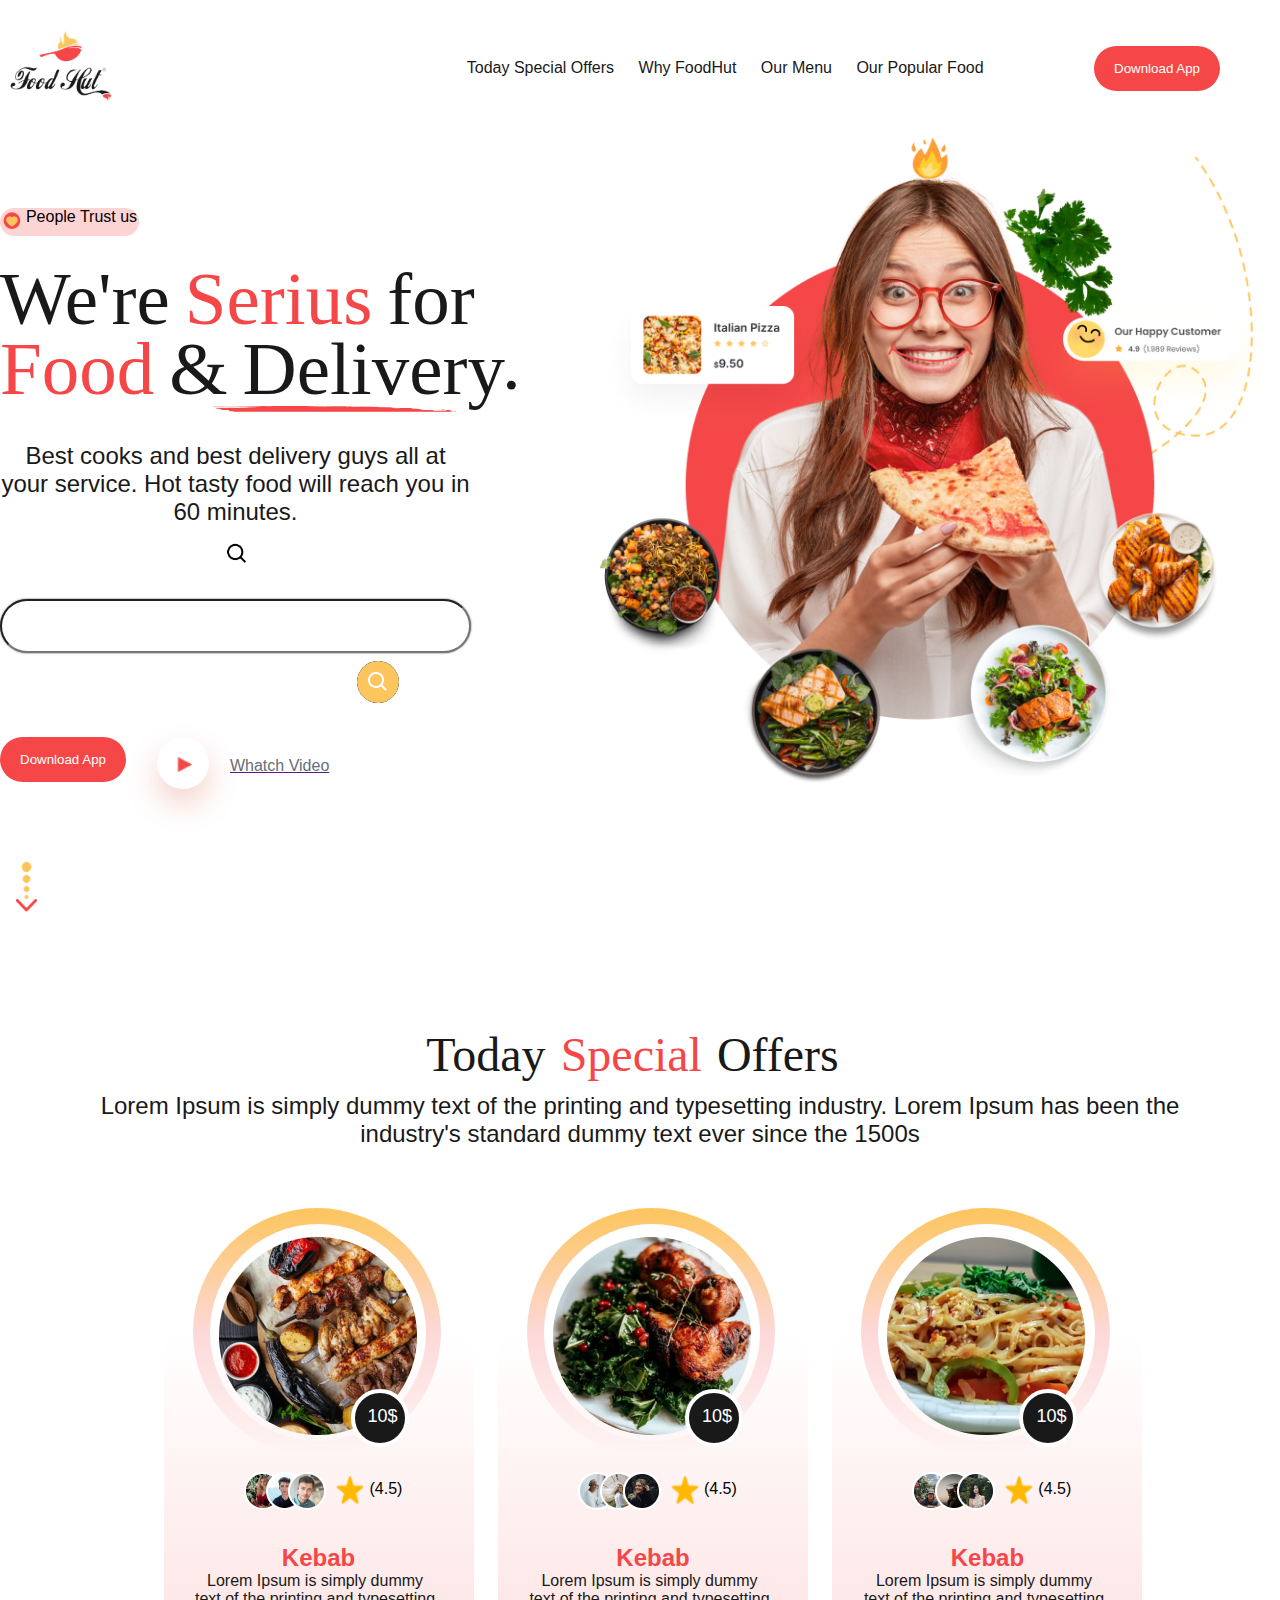
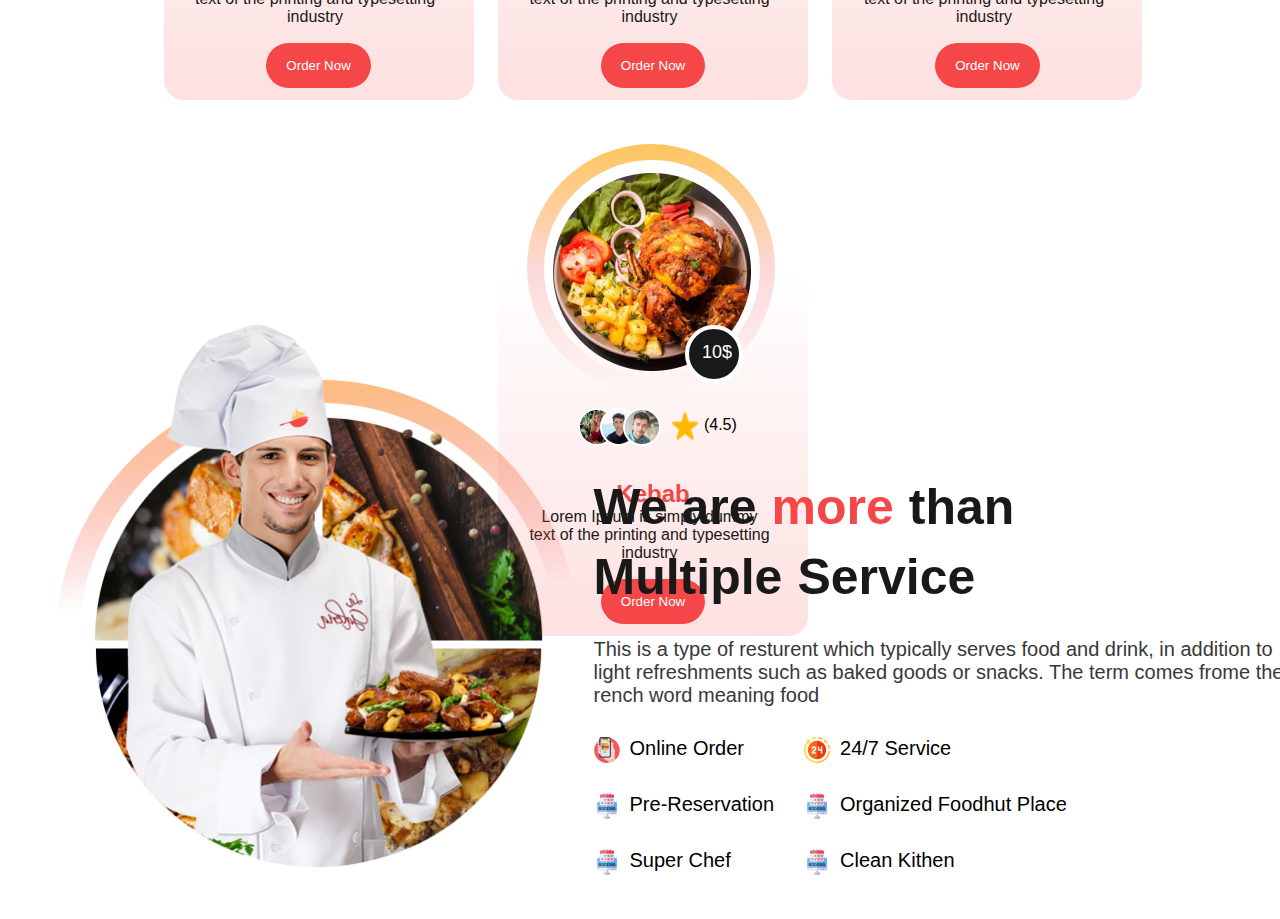
==== index.html @ 6f7a7306 ""First Commit"" ====
<!DOCTYPE html>
<html lang="pt-br">
<head>
    <meta charset="UTF-8">
    <meta http-equiv="X-UA-Compatible" content="IE=edge">
    <meta name="viewport" content="width=device-width, initial-scale=1.0">
    <title>FoodHutt</title>
    <link rel="stylesheet" href="Assets/css/style.css">
</head>
<body>
    <header>
        <a href="teste.html"><img src="Assets/images/Logo.png" alt="Logo" width="121" height="78"></a>
        <div class="menu">
            <a href="">Today Special Offers</a>
            <a href="">Why FoodHut</a>
            <a href="">Our Menu</a>
            <a href="">Our Popular Food</a>
            <button class="bt01">Download App</button>
        </div>
    </header>
    <main>
        <div id="main1">
            <div id="heart">
                <img src="Assets/images/coração.png" alt="Coração" width="20" height="20">
                <p>People Trust us</p>
            </div>

            <div id="left_main">
                <div class="title">
                    <div class="ln01_title">
                        <p class="c1_title">We're</p>
                        <p class="c2_title">Serius</p>
                        <p class="c1_title">for</p>
                    </div>
                    <div class="ln02_title">
                        <p class="c2_title">Food</p>
                        <p class="c1_title">&</p>
                        <p class="c3_title">Delivery</p>
                        <p class="c1_title" id="ponto_title">.</p>
                    </div>
                    <img src="Assets/images/Rabisco.png" alt="" width="250px" height="10px">
                </div>
                <div class="subtitle">
                    <p>Best cooks and best delivery guys all at your service. Hot tasty food will reach you in 60 minutes.</p>
                </div>
                <div class="searchbar">
                    <img id="lupa1" src="Assets/images/Lupa1.png" alt="" width="24px" height="24px">
                    <input type="search" name="" id="searchbar">
                    <img id="lupa2" src="Assets/images/Lupa2.png" alt="" width="42px" height="42px">
                </div>
                <div id="left_main_nav">
                    <button class="bt01">Download App</button>
                    <a href="">
                        <div id="pb01">
                            <div id="play_button">
                                <div id="play"><img src="Assets/images/Play_semFundo.png" alt="play button" width="15" height="15"></div>
                            </div>
                            <p>Whatch Video</p>
                        </div>
                    </a>
                </div>
                <img src="Assets/images/Seta2.png" alt="seta" id="seta2" width="22" height="61">
            </div>
            
            <div id="right_main">
                <img src="Assets/images/Mulher.png" alt="Mulher comendo" width="700px" height="">
            </div>
        </div>

        <div id="main2">
            <div id="tit2">
                <p class="c1_title">Today</p>
                <p class="c2_title">Special</p>
                <p class="c1_title">Offers</p>
            </div>

            <div class="subtitle" id="sbt02">
                <p>Lorem Ipsum is simply dummy text of the printing and typesetting industry. Lorem Ipsum has been the <br> industry's standard dummy text ever since the 1500s</p>
            </div>

            <div id="offers1">
                <!--Product 1-->
                <div class="produto">
                    <div class="img_produto">
                        <div id="elipse_color"></div>
                        <div id="elipse_nocolor"></div>
                    </div>
                    <img id="foto_prod" src="Assets/images/Comidas/comida1_1.png" alt="Comida">
                    <div id="preco_prod"><p>10$</p></div>

                    <div id="avaliacoes">
                        <div id="ava_tot">
                            <div id="ava_photos">
                                <img id="ava_photo1" src="Assets/images/Avaliacoes/ava1_1.png" alt="Avaliaçao" width="38" height="38">
                                <img id="ava_photo2" src="Assets/images/Avaliacoes/ava1_2.png" alt="Avaliaçao" width="38" height="38">
                                <img id="ava_photo3" src="Assets/images/Avaliacoes/ava1_3.png" alt="Avaliaçao" width="38" height="38">
                            </div>
                            <div id="av_nota">
                                <img src="Assets/images/Avaliacoes/Star.png" alt="Avaliação Estrela" width="28" height="28">
                                <p>(4.5)</p>
                            </div>
                        </div>
                        <div id="descri_prod">
                            <h2>Kebab</h2>
                            <div>
                                <p>Lorem Ipsum is simply dummy text of the printing and typesetting industry</p>
                            </div>
                        </div>
                        <button class="bt01">Order Now</button>
                    </div>
                </div>
                
                <!--Product 2-->
                <div class="produto">
                    <div class="img_produto">
                        <div id="elipse_color"></div>
                        <div id="elipse_nocolor"></div>
                    </div>
                    <img id="foto_prod" src="Assets/images/Comidas/comida1_2.png" alt="Comida">
                    <div id="preco_prod"><p>10$</p></div>

                    <div id="avaliacoes">
                        <div id="ava_tot">
                            <div id="ava_photos">
                                <img id="ava_photo1" src="Assets/images/Avaliacoes/ava2_1.png" alt="Avaliaçao" width="38" height="38">
                                <img id="ava_photo2" src="Assets/images/Avaliacoes/ava2_2.png" alt="Avaliaçao" width="38" height="38">
                                <img id="ava_photo3" src="Assets/images/Avaliacoes/ava2_3.png" alt="Avaliaçao" width="38" height="38">
                            </div>
                            <div id="av_nota">
                                <img src="Assets/images/Avaliacoes/Star.png" alt="Avaliação Estrela" width="28" height="28">
                                <p>(4.5)</p>
                            </div>
                        </div>
                        <div id="descri_prod">
                            <h2>Kebab</h2>
                            <div>
                                <p>Lorem Ipsum is simply dummy text of the printing and typesetting industry</p>
                            </div>
                        </div>
                        <button class="bt01">Order Now</button>
                    </div>
                </div>

                <!-- Product 3-->
                <div class="produto">
                    <div class="img_produto">
                        <div id="elipse_color"></div>
                        <div id="elipse_nocolor"></div>
                    </div>
                    <img id="foto_prod" src="Assets/images/Comidas/comida1_3.png" alt="Comida">
                    <div id="preco_prod"><p>10$</p></div>

                    <div id="avaliacoes">
                        <div id="ava_tot">
                            <div id="ava_photos">
                                <img id="ava_photo1" src="Assets/images/Avaliacoes/ava3_1.png" alt="Avaliaçao" width="38" height="38">
                                <img id="ava_photo2" src="Assets/images/Avaliacoes/ava3_2.png" alt="Avaliaçao" width="38" height="38">
                                <img id="ava_photo3" src="Assets/images/Avaliacoes/ava3_3.png" alt="Avaliaçao" width="38" height="38">
                            </div>
                            <div id="av_nota">
                                <img src="Assets/images/Avaliacoes/Star.png" alt="Avaliação Estrela" width="28" height="28">
                                <p>(4.5)</p>
                            </div>
                        </div>
                        <div id="descri_prod">
                            <h2>Kebab</h2>
                            <div>
                                <p>Lorem Ipsum is simply dummy text of the printing and typesetting industry</p>
                            </div>
                        </div>
                        <button class="bt01">Order Now</button>
                    </div>
                </div>

                <!--Quarto Produto-->
                <div class="produto">
                    <div class="img_produto">
                        <div id="elipse_color"></div>
                        <div id="elipse_nocolor"></div>
                    </div>
                    <img id="foto_prod" src="Assets/images/Comidas/comida1_4.png" alt="Comida">
                    <div id="preco_prod"><p>10$</p></div>

                    <div id="avaliacoes">
                        <div id="ava_tot">
                            <div id="ava_photos">
                                <img id="ava_photo1" src="Assets/images/Avaliacoes/ava4_1.png" alt="Avaliaçao" width="38" height="38">
                                <img id="ava_photo2" src="Assets/images/Avaliacoes/ava4_2.png" alt="Avaliaçao" width="38" height="38">
                                <img id="ava_photo3" src="Assets/images/Avaliacoes/ava4_3.png" alt="Avaliaçao" width="38" height="38">
                            </div>
                            <div id="av_nota">
                                <img src="Assets/images/Avaliacoes/Star.png" alt="Avaliação Estrela" width="28" height="28">
                                <p>(4.5)</p>
                            </div>
                        </div>
                        <div id="descri_prod">
                            <h2>Kebab</h2>
                            <div>
                                <p>Lorem Ipsum is simply dummy text of the printing and typesetting industry</p>
                            </div>
                        </div>
                        <button class="bt01">Order Now</button>
                    </div>
                </div>
            </div>

        </div>

        <div id="main3">
            <div id="left_main3">
                <img src="Assets/images/Chef.png" alt="Chef" width="553.53" height="601.05">
            </div>
            <div id="right_main3">
                <div class="title" id="title3">
                    <div class="ln01_title">
                        <p class="c1_title">We are</p>
                        <p class="c2_title">more</p>
                        <p class="c1_title">than</p>
                    </div>
                    <div class="ln02_title">
                        <p class="c3_title">Multiple</p>
                        <p class="c1_title">Service</p>
                    </div>
                </div>
                <div id="subtitle3">
                    <p>This is a type of resturent which typically serves food and drink, in addition to light refreshments such as baked goods or snacks. The term comes frome the rench word meaning food</p>
                </div>
                <div id="ListaMain3">
                    <ul>
                        <li>
                            <img src="Assets/images/Lista_main3/lista_1.png" alt="Lista1" height="26px" width="26px">
                            <p>Online Order</p>
                        </li>
                        <li>
                            <img src="Assets/images/Lista_main3/lista_2.png" alt="Lista2" height="26px" width="26px">
                            <p>Pre-Reservation</p>
                        </li>
                        <li>
                            <img src="Assets/images/Lista_main3/lista_3.png" alt="Lista3" height="26px" width="26px">
                            <p>Super Chef</p>
                        </li>
                    </ul>
                    <ul id="Lista_m3_pt2">
                        <li>
                            <img src="Assets/images/Lista_main3/lista_4.png" alt="Lista4" height="26px" width="26px">
                            <p>24/7 Service</p>
                        </li>
                        <li>
                            <img src="Assets/images/Lista_main3/lista_5.png" alt="Lista5" height="26px" width="26px">
                            <p>Organized Foodhut Place</p>
                        </li>
                        <li>
                            <img src="Assets/images/Lista_main3/lista_6.png" alt="Lista6" height="26px" width="26px">
                            <p>Clean Kithen</p>
                        </li>
                    </ul>
                </div>
            </div>
        </div>
</body>
</html>
---- Assets/css/style.css ----
* {
    margin: 0px;
    padding: 0px;
    font-family:  'Gill Sans', 'Gill Sans MT', Calibri, 'Trebuchet MS', sans-serif;
}

body {
    text-align: center;
    width: 100%;
    background-color: #ffffff;
}

#main1 {
    width: 100%;
    max-width: 1400px;
    display: inline-block;
}

.bt01 {
    background-color: #f54747;
    color: #FFFFFF;
    height: 45px;
    border-radius: 100px;
    border: none;

    padding: 10px;
    padding-left: 20px;
    padding-right: 20px;
}

.bt01:hover {
    background-color: #d63737;
}

.bt02 {
    border-color: #5b5b5b;
    background-color: #FFFFFF;
    color: #191919;

    border-radius: 100px;
    border: 2px #5b5b5b;

    padding: 10px;
    padding-left: 20px;
    padding-right: 20px;
    border-style: outset;

    height: 45px;
}

.bt02:hover {
    background-color: rgb(226, 226, 226);
} 

.menu {
    float: right;
    padding-top: 46px;
    padding-right: 60px;
}

.menu > a {
    color: #191919;
    text-decoration: none;
    padding: 10px;
}

.menu > .bt01 {
    margin-left: 96px;
}

header {
    width: 100%;
    max-width: 1400px;
    margin-bottom: 102px;
    position: relative;
    display: inline-block;
}

header > a > img {
    float: left;
    margin-top: 24px;
    width: 121; 
    height: 78;
}

#heart {
    display: flex;
    background-color: #f547473b;
    width: 139px;
    height: 28px;
    border-radius: 100px;
    justify-content: center;
    text-align: center;
}

#heart > img {
    margin-top: 3px;
    margin-right: 4px;
}



.title {
    margin-top: 20px;
    font-size: 75px;
}

.title > img {
    margin-left: 200px;
}

.ln01_title, .ln02_title {
    display: flex;
    height: 60px;
}

.ln01_title {
    padding-bottom: 10px;
}

.ln02_title {
    margin-bottom: -40px;
}

.c1_title, .c2_title, .c3_title {
    font-family: 'Passion One', cursive;
    font-weight: 100;
    padding-right: 15px;
}

.c1_title {
    color: #191919;
}

.c2_title {
    color: #f54747;
}

.c3_title {
    color: #191919;
}

#ponto_title {
    margin-left: -18px;
    margin-top: -5px;
}

/* -=-=-=-=-=- Parte da Lateral esquerda do Menu Principal -=-=-=-=-=- */

#left_main {
    width: 471px;
    float: left;
}

.subtitle {
    font-family: sans-serif;
    margin-top: 10px;
}

.subtitle > p {
    color: #191919;
    font-size: 24px;
}


#searchbar {
    width: 471px;
    height: 54px;
    background-color: #FFFFFF;
    box-shadow: 0 0 2px rgba(0, 0, 0, 0.694);
    border-radius: 100px;
    margin-top: 15px;
    display: flex;
}

#lupa1 {
    margin: 15px;
}

#lupa2 {
    background-color: #191919;
    border-radius: 100%;
    margin-top: 8px;
    margin-left: 285px;
}

#left_main_nav{
    display: flex;
    margin-top: 30px;
}

#pb01 > p {
    text-decoration: none;
    color: #686D77;
    margin-top: 20px;
    margin-left: 21px;
}

#play_button {
    width: 52px;
    height: 52px;
    background: #FFFFFF;
    box-shadow: 0px 15px 30px rgba(223, 105, 81, 0.3);
    text-align: center;
    border-radius: 100%;
    margin-left: 31px;
}

#play {
    padding-top: 20px;
    padding-left: 4px;
}

#pb01 {
    display: flex;
}

/* -=-=-=-=-=- Parte da Lateral direita do Menu Principal -=-=-=-=-=- */

#right_main {
    margin-top: -100px;
    float: right;
}

#seta2 {
    margin-top: 73px;
    margin-left: -420px;
}

/* -=-=-=-=-=- Segunda parte do Menu, onde tem ofertas do dia -=-=-=-=-=- */

#main2 {
    margin-top: 100px;  
}

#tit2 {
    font-size: 48px;
    display: flex;
    justify-content: center;
}

#sbt02 {
    text-align: center;
    font-size: 18px;
    color: #191919c8;
}

.produto {
    width: 310px;
    height: 516px;
    padding: 10px;
    display: inline-block;
}

.desc {
    background-image: linear-gradient(to bottom, rgb(255, 255, 255), rgba(245, 71, 71, 0.197));
    border-radius: 20px;
    width: 310px;
    height: 368px;
}

.img_produto > img {
    margin-bottom: -110px;
}

.img_produto {
    display: block;
    margin-bottom: -20px;
}

#offers1, #offers2, #offers3 {
    text-align: center;
    height: 516px;
    margin-top: 50px;
    text-align: center;
    width: 100%;
}

#elipse_color {
    width: 248.31px;
    height: 248.31px;
    margin-left: 42px;
    border-radius: 50%;
    background-image: linear-gradient(to top, rgba(245, 71, 71, 0), rgba(245, 71, 71, 0.211), rgba(253, 197, 94));
}

#elipse_nocolor {
    margin-top: -232px;
    margin-left: 59px;
    width: 216.31px;
    height: 216.31px;
    background-color: #ffffff;
    border-radius: 50%;
}

#foto_prod {
    margin-top: -300px;
    margin-left: 24px;
}

#preco_prod {
    background-color: #191919;
    width: 50px;
    height: 50px;

    position: relative;
    margin-top: -50px;
    color: #FFFFFF;
    text-align: center;
    font-size: 18px;
    font-family: 'Courier New', Courier, monospace;
    margin-left: 200px;
    
    border-radius: 50%;
    border-width: 4px;
    border-style: solid;
    border-color: #FFFFFF;
}

#preco_prod > p {   
    padding: 13px;
}

#avaliacoes {
    width: 310px;
    height: 368px;
    margin-top: -115px;
    margin-left: 13px;
    background-image: linear-gradient(to top, rgba(245, 71, 71, 0.169), rgb(255,255,255,0));
    border-radius: 20px;
}

#ava_tot {
    padding-top: 140px;
    margin-left: 80px;
    display: flex;
}

#ava_photo2, #ava_photo3 {
    margin-left: -20px;
}

#av_nota {
    display: flex;
    width: 72px;
    height: 28px;
}

#av_nota > img {
    margin-top: 4px;
    margin-left: 10px;
}

#av_nota > p {
    margin-top: 8px;
    margin-left: 5px;
}

#descri_prod > h2 {
    color: #f54747;
    margin-top: 30px;
}

#descri_prod > div {
    margin-left: 30px;
}

#descri_prod > div > p {
    color: #191919;
        max-width: 243px;
}

#avaliacoes > button {
    margin-top: 17px;
}

#main3 {
    margin-top: 200px;
    width: 100%;
    max-width: 1300px;
    position: absolute;
    display: flex;
    align-items: center;
    align-content: center;
    margin-left: 40px;
    
}

#left_main3 {
    float: left;
}

#right_main3 {
    margin-top: 100px;
    float: right;
    width: 690px;
}

#title3 > div > p {
    font-family: Arial, Helvetica, sans-serif;
    font-weight: 600;
    font-size: 50px;
}

#subtitle3 > p {
    color: #383838;
    margin-top: 70px;
    font-size: 20px;
    margin-left: 0px;
    text-align: left;
}

#ListaMain3 {
    display: flex;
    
}

#ListaMain3 > ul > li {
    font-size: 20px;
    padding-top: 30px;
    display: flex;
}

#ListaMain3 > ul > li > p {
    padding-left: 10px;
}

#Lista_m3_pt2 {
    margin-left: 30px;
}

#btn_l3 {
    text-align: left;
    margin-top: 20px;
}
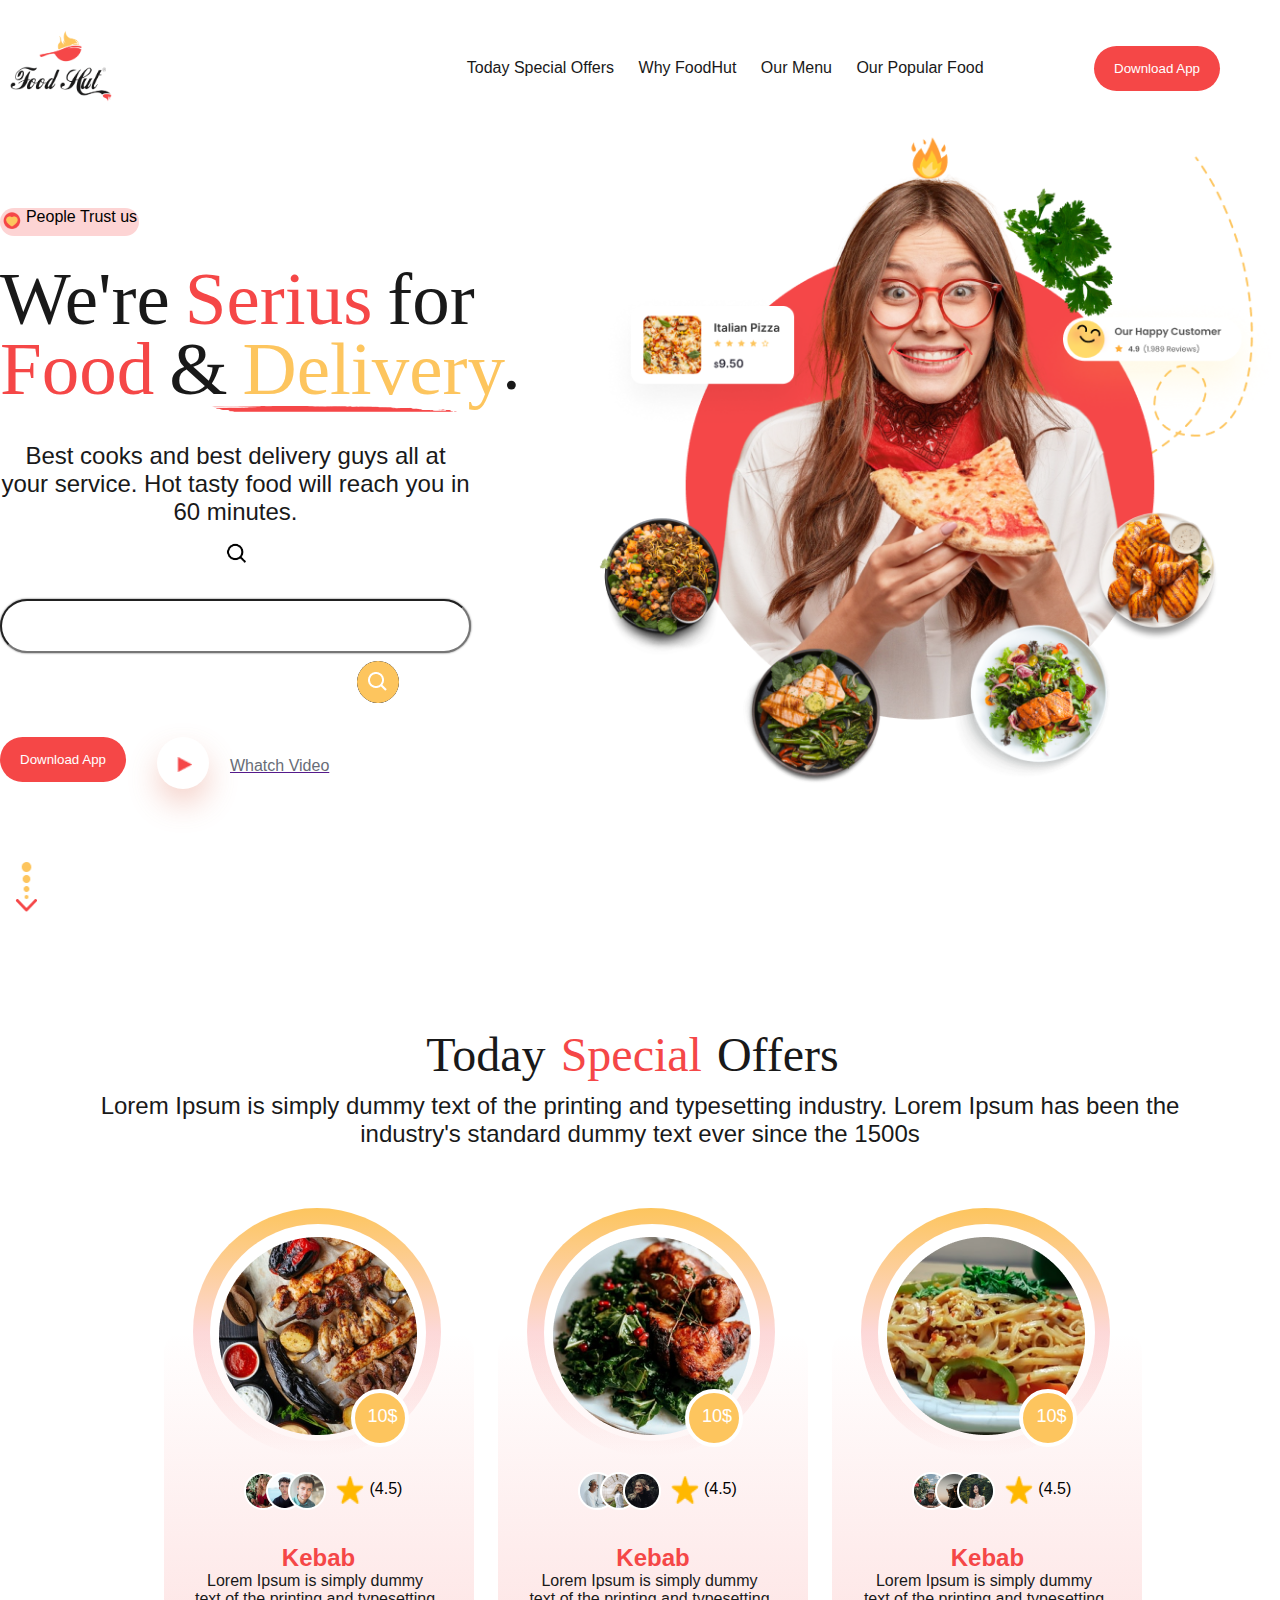
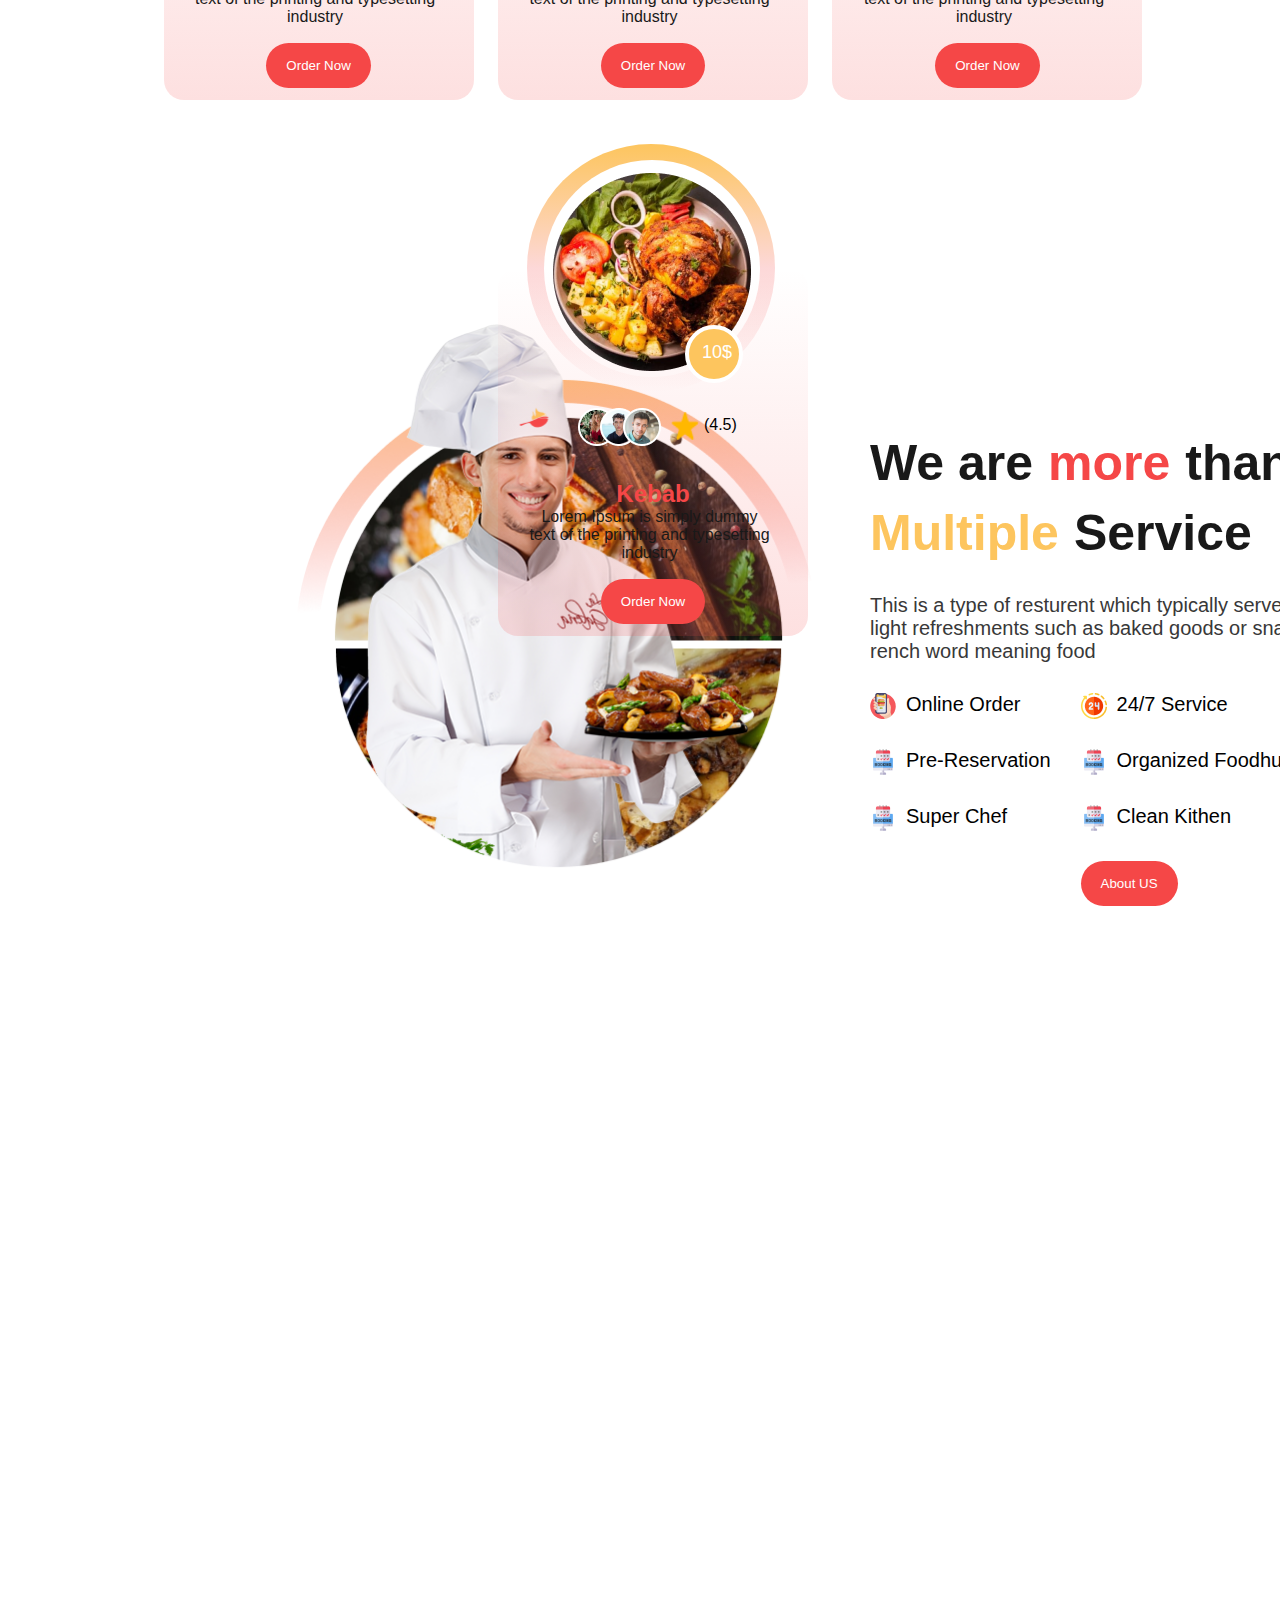
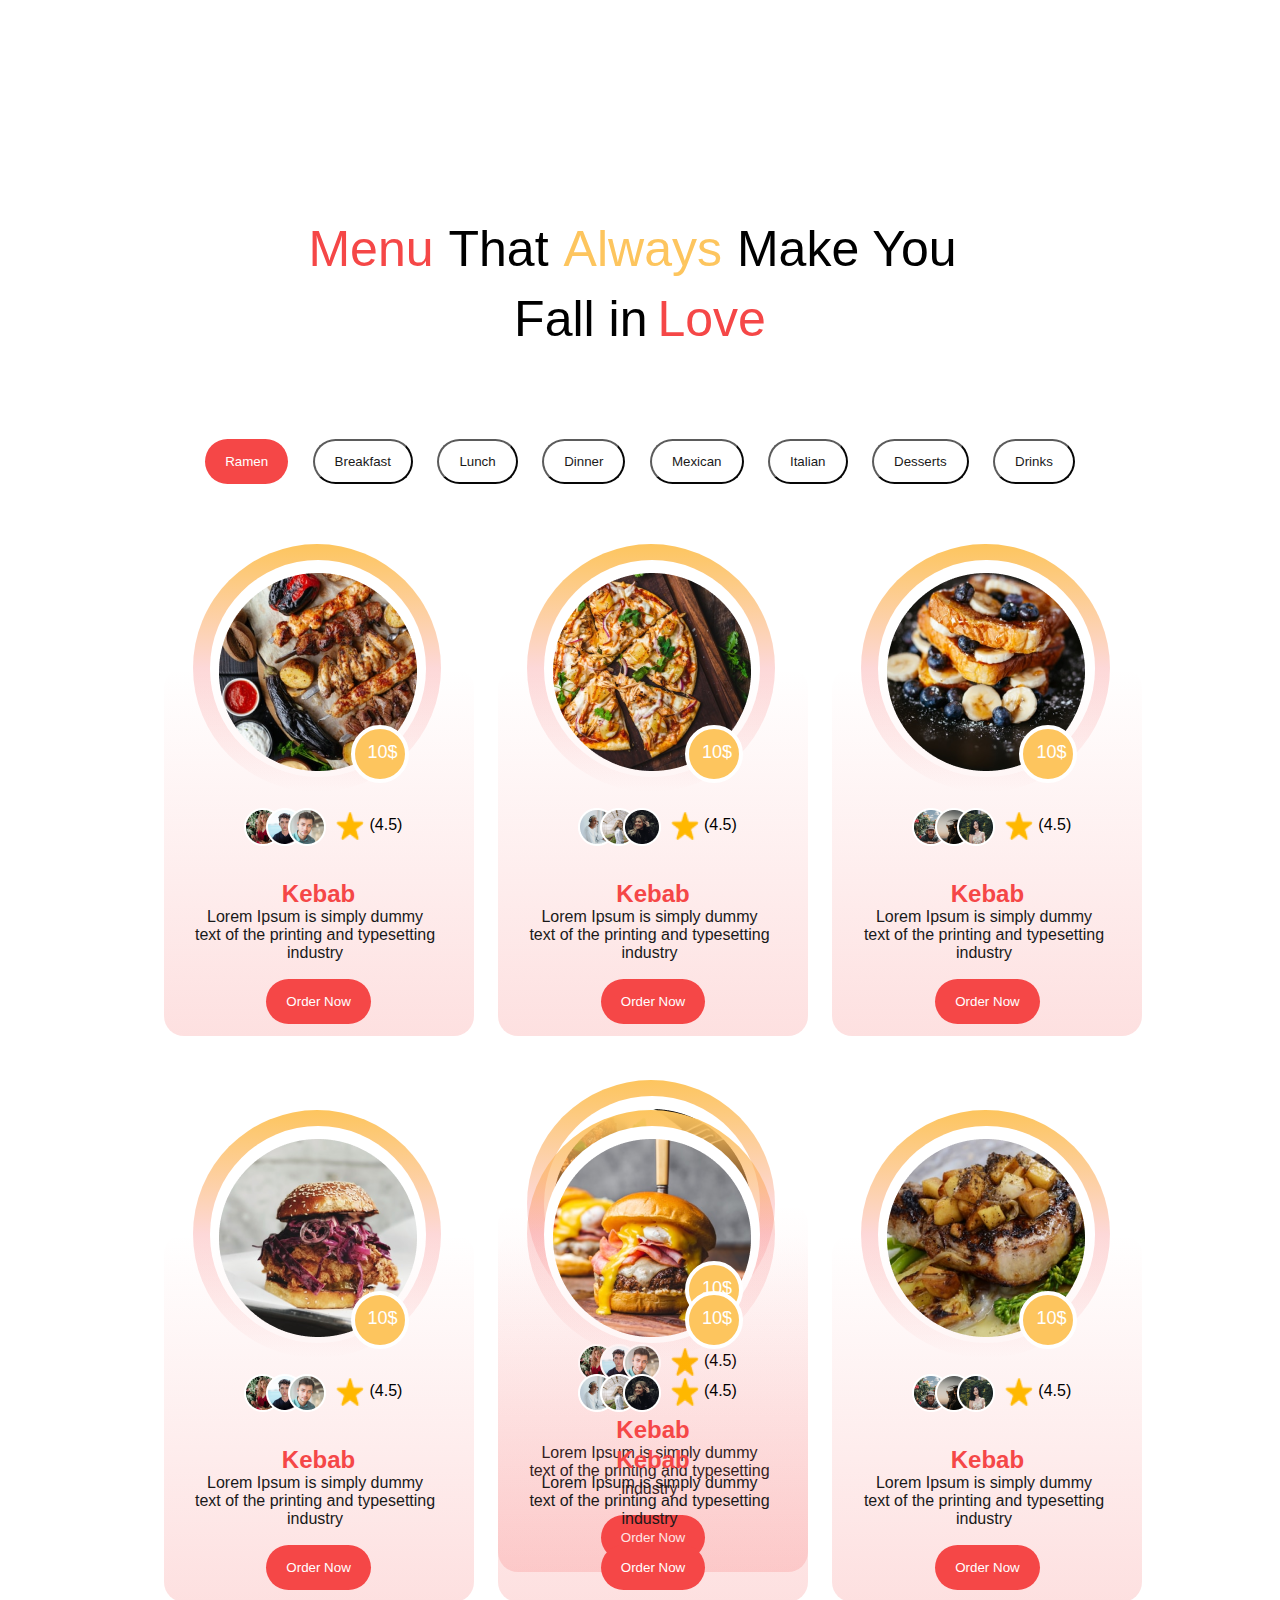
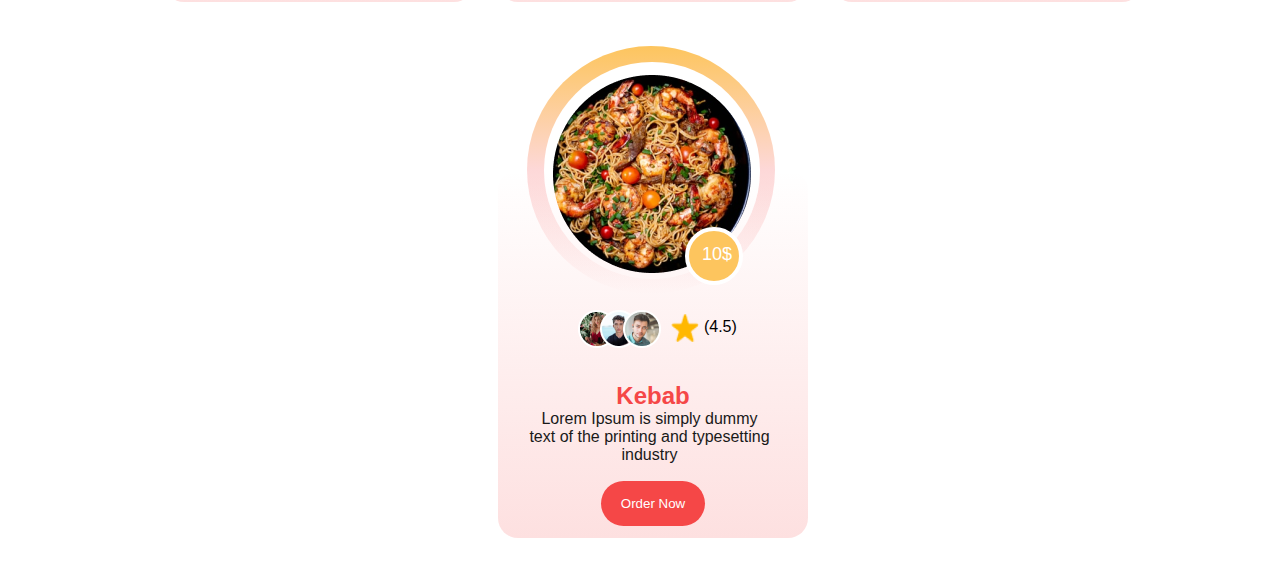
==== commit a3cbec32: "added:"Main-4"" ====
--- a/index.html
+++ b/index.html
@@ -253,7 +253,286 @@
                             <img src="Assets/images/Lista_main3/lista_6.png" alt="Lista6" height="26px" width="26px">
                             <p>Clean Kithen</p>
                         </li>
+                        <li><input type="button" value="About US" class="bt01"></li>
                     </ul>
+                </div>
+            </div>
+        </div>
+<!--https://www.youtube.com/watch?v=LYwEmGciFy0-->
+        <div class="main-4">
+            <div id="main-4-title">
+                <div class="l-1">
+                    <p id="main-4-Menu">Menu</p>
+                    <p id="main-4-That">That</p>
+                    <p id="main-4-Always">Always</p>
+                    <p id="main-4-MakeYou">Make You</p>
+                </div>
+                <div id="l-2">
+                    <p>Fall in</p>
+                    <p id="main-4-Love"> Love</p>
+                </div>
+            </div>
+            
+            <div id="main_4_menu">
+                <input type="button" value="Ramen" class="bt01">
+                <input type="button" value="Breakfast" class="bt02">
+                <input type="button" value="Lunch" class="bt02">
+                <input type="button" value="Dinner" class="bt02">
+                <input type="button" value="Mexican" class="bt02">
+                <input type="button" value="Italian" class="bt02">
+                <input type="button" value="Desserts" class="bt02">
+                <input type="button" value="Drinks" class="bt02">
+            </div>
+
+            <div id="offers1">
+                <!--Product 1-->
+                <div class="produto">
+                    <div class="img_produto">
+                        <div id="elipse_color"></div>
+                        <div id="elipse_nocolor"></div>
+                    </div>
+                    <img id="foto_prod" src="Assets/images/Comidas/comida2_1.png" alt="Comida">
+                    <div id="preco_prod"><p>10$</p></div>
+
+                    <div id="avaliacoes">
+                        <div id="ava_tot">
+                            <div id="ava_photos">
+                                <img id="ava_photo1" src="Assets/images/Avaliacoes/ava1_1.png" alt="Avaliaçao" width="38" height="38">
+                                <img id="ava_photo2" src="Assets/images/Avaliacoes/ava1_2.png" alt="Avaliaçao" width="38" height="38">
+                                <img id="ava_photo3" src="Assets/images/Avaliacoes/ava1_3.png" alt="Avaliaçao" width="38" height="38">
+                            </div>
+                            <div id="av_nota">
+                                <img src="Assets/images/Avaliacoes/Star.png" alt="Avaliação Estrela" width="28" height="28">
+                                <p>(4.5)</p>
+                            </div>
+                        </div>
+                        <div id="descri_prod">
+                            <h2>Kebab</h2>
+                            <div>
+                                <p>Lorem Ipsum is simply dummy text of the printing and typesetting industry</p>
+                            </div>
+                        </div>
+                        <button class="bt01">Order Now</button>
+                    </div>
+                </div>
+                
+                <!--Product 2-->
+                <div class="produto">
+                    <div class="img_produto">
+                        <div id="elipse_color"></div>
+                        <div id="elipse_nocolor"></div>
+                    </div>
+                    <img id="foto_prod" src="Assets/images/Comidas/comida2_2.png" alt="Comida">
+                    <div id="preco_prod"><p>10$</p></div>
+
+                    <div id="avaliacoes">
+                        <div id="ava_tot">
+                            <div id="ava_photos">
+                                <img id="ava_photo1" src="Assets/images/Avaliacoes/ava2_1.png" alt="Avaliaçao" width="38" height="38">
+                                <img id="ava_photo2" src="Assets/images/Avaliacoes/ava2_2.png" alt="Avaliaçao" width="38" height="38">
+                                <img id="ava_photo3" src="Assets/images/Avaliacoes/ava2_3.png" alt="Avaliaçao" width="38" height="38">
+                            </div>
+                            <div id="av_nota">
+                                <img src="Assets/images/Avaliacoes/Star.png" alt="Avaliação Estrela" width="28" height="28">
+                                <p>(4.5)</p>
+                            </div>
+                        </div>
+                        <div id="descri_prod">
+                            <h2>Kebab</h2>
+                            <div>
+                                <p>Lorem Ipsum is simply dummy text of the printing and typesetting industry</p>
+                            </div>
+                        </div>
+                        <button class="bt01">Order Now</button>
+                    </div>
+                </div>
+
+                <!-- Product 3-->
+                <div class="produto">
+                    <div class="img_produto">
+                        <div id="elipse_color"></div>
+                        <div id="elipse_nocolor"></div>
+                    </div>
+                    <img id="foto_prod" src="Assets/images/Comidas/comida2_3.png" alt="Comida">
+                    <div id="preco_prod"><p>10$</p></div>
+
+                    <div id="avaliacoes">
+                        <div id="ava_tot">
+                            <div id="ava_photos">
+                                <img id="ava_photo1" src="Assets/images/Avaliacoes/ava3_1.png" alt="Avaliaçao" width="38" height="38">
+                                <img id="ava_photo2" src="Assets/images/Avaliacoes/ava3_2.png" alt="Avaliaçao" width="38" height="38">
+                                <img id="ava_photo3" src="Assets/images/Avaliacoes/ava3_3.png" alt="Avaliaçao" width="38" height="38">
+                            </div>
+                            <div id="av_nota">
+                                <img src="Assets/images/Avaliacoes/Star.png" alt="Avaliação Estrela" width="28" height="28">
+                                <p>(4.5)</p>
+                            </div>
+                        </div>
+                        <div id="descri_prod">
+                            <h2>Kebab</h2>
+                            <div>
+                                <p>Lorem Ipsum is simply dummy text of the printing and typesetting industry</p>
+                            </div>
+                        </div>
+                        <button class="bt01">Order Now</button>
+                    </div>
+                </div>
+
+                <!--Quarto Produto-->
+                <div class="produto">
+                    <div class="img_produto">
+                        <div id="elipse_color"></div>
+                        <div id="elipse_nocolor"></div>
+                    </div>
+                    <img id="foto_prod" src="Assets/images/Comidas/comida2_4.png" alt="Comida">
+                    <div id="preco_prod"><p>10$</p></div>
+
+                    <div id="avaliacoes">
+                        <div id="ava_tot">
+                            <div id="ava_photos">
+                                <img id="ava_photo1" src="Assets/images/Avaliacoes/ava4_1.png" alt="Avaliaçao" width="38" height="38">
+                                <img id="ava_photo2" src="Assets/images/Avaliacoes/ava4_2.png" alt="Avaliaçao" width="38" height="38">
+                                <img id="ava_photo3" src="Assets/images/Avaliacoes/ava4_3.png" alt="Avaliaçao" width="38" height="38">
+                            </div>
+                            <div id="av_nota">
+                                <img src="Assets/images/Avaliacoes/Star.png" alt="Avaliação Estrela" width="28" height="28">
+                                <p>(4.5)</p>
+                            </div>
+                        </div>
+                        <div id="descri_prod">
+                            <h2>Kebab</h2>
+                            <div>
+                                <p>Lorem Ipsum is simply dummy text of the printing and typesetting industry</p>
+                            </div>
+                        </div>
+                        <button class="bt01">Order Now</button>
+                    </div>
+                </div>
+            </div>
+
+            <div id="offers1">
+                <!--Product 5-->
+                <div class="produto">
+                    <div class="img_produto">
+                        <div id="elipse_color"></div>
+                        <div id="elipse_nocolor"></div>
+                    </div>
+                    <img id="foto_prod" src="Assets/images/Comidas/comida2_5.png" alt="Comida">
+                    <div id="preco_prod"><p>10$</p></div>
+
+                    <div id="avaliacoes">
+                        <div id="ava_tot">
+                            <div id="ava_photos">
+                                <img id="ava_photo1" src="Assets/images/Avaliacoes/ava1_1.png" alt="Avaliaçao" width="38" height="38">
+                                <img id="ava_photo2" src="Assets/images/Avaliacoes/ava1_2.png" alt="Avaliaçao" width="38" height="38">
+                                <img id="ava_photo3" src="Assets/images/Avaliacoes/ava1_3.png" alt="Avaliaçao" width="38" height="38">
+                            </div>
+                            <div id="av_nota">
+                                <img src="Assets/images/Avaliacoes/Star.png" alt="Avaliação Estrela" width="28" height="28">
+                                <p>(4.5)</p>
+                            </div>
+                        </div>
+                        <div id="descri_prod">
+                            <h2>Kebab</h2>
+                            <div>
+                                <p>Lorem Ipsum is simply dummy text of the printing and typesetting industry</p>
+                            </div>
+                        </div>
+                        <button class="bt01">Order Now</button>
+                    </div>
+                </div>
+                
+                <!--Product 6-->
+                <div class="produto">
+                    <div class="img_produto">
+                        <div id="elipse_color"></div>
+                        <div id="elipse_nocolor"></div>
+                    </div>
+                    <img id="foto_prod" src="Assets/images/Comidas/comida2_6.png" alt="Comida">
+                    <div id="preco_prod"><p>10$</p></div>
+
+                    <div id="avaliacoes">
+                        <div id="ava_tot">
+                            <div id="ava_photos">
+                                <img id="ava_photo1" src="Assets/images/Avaliacoes/ava2_1.png" alt="Avaliaçao" width="38" height="38">
+                                <img id="ava_photo2" src="Assets/images/Avaliacoes/ava2_2.png" alt="Avaliaçao" width="38" height="38">
+                                <img id="ava_photo3" src="Assets/images/Avaliacoes/ava2_3.png" alt="Avaliaçao" width="38" height="38">
+                            </div>
+                            <div id="av_nota">
+                                <img src="Assets/images/Avaliacoes/Star.png" alt="Avaliação Estrela" width="28" height="28">
+                                <p>(4.5)</p>
+                            </div>
+                        </div>
+                        <div id="descri_prod">
+                            <h2>Kebab</h2>
+                            <div>
+                                <p>Lorem Ipsum is simply dummy text of the printing and typesetting industry</p>
+                            </div>
+                        </div>
+                        <button class="bt01">Order Now</button>
+                    </div>
+                </div>
+
+                <!-- Product 7-->
+                <div class="produto">
+                    <div class="img_produto">
+                        <div id="elipse_color"></div>
+                        <div id="elipse_nocolor"></div>
+                    </div>
+                    <img id="foto_prod" src="Assets/images/Comidas/comida2_7.png" alt="Comida">
+                    <div id="preco_prod"><p>10$</p></div>
+
+                    <div id="avaliacoes">
+                        <div id="ava_tot">
+                            <div id="ava_photos">
+                                <img id="ava_photo1" src="Assets/images/Avaliacoes/ava3_1.png" alt="Avaliaçao" width="38" height="38">
+                                <img id="ava_photo2" src="Assets/images/Avaliacoes/ava3_2.png" alt="Avaliaçao" width="38" height="38">
+                                <img id="ava_photo3" src="Assets/images/Avaliacoes/ava3_3.png" alt="Avaliaçao" width="38" height="38">
+                            </div>
+                            <div id="av_nota">
+                                <img src="Assets/images/Avaliacoes/Star.png" alt="Avaliação Estrela" width="28" height="28">
+                                <p>(4.5)</p>
+                            </div>
+                        </div>
+                        <div id="descri_prod">
+                            <h2>Kebab</h2>
+                            <div>
+                                <p>Lorem Ipsum is simply dummy text of the printing and typesetting industry</p>
+                            </div>
+                        </div>
+                        <button class="bt01">Order Now</button>
+                    </div>
+                </div>
+
+                <!--Product 8-->
+                <div class="produto">
+                    <div class="img_produto">
+                        <div id="elipse_color"></div>
+                        <div id="elipse_nocolor"></div>
+                    </div>
+                    <img id="foto_prod" src="Assets/images/Comidas/comida2_8.png" alt="Comida">
+                    <div id="preco_prod"><p>10$</p></div>
+
+                    <div id="avaliacoes">
+                        <div id="ava_tot">
+                            <div id="ava_photos">
+                                <img id="ava_photo1" src="Assets/images/Avaliacoes/ava4_1.png" alt="Avaliaçao" width="38" height="38">
+                                <img id="ava_photo2" src="Assets/images/Avaliacoes/ava4_2.png" alt="Avaliaçao" width="38" height="38">
+                                <img id="ava_photo3" src="Assets/images/Avaliacoes/ava4_3.png" alt="Avaliaçao" width="38" height="38">
+                            </div>
+                            <div id="av_nota">
+                                <img src="Assets/images/Avaliacoes/Star.png" alt="Avaliação Estrela" width="28" height="28">
+                                <p>(4.5)</p>
+                            </div>
+                        </div>
+                        <div id="descri_prod">
+                            <h2>Kebab</h2>
+                            <div>
+                                <p>Lorem Ipsum is simply dummy text of the printing and typesetting industry</p>
+                            </div>
+                        </div>
+                        <button class="bt01">Order Now</button>
+                    </div>
                 </div>
             </div>
         </div>
--- a/Assets/css/style.css
+++ b/Assets/css/style.css
@@ -22,7 +22,6 @@
     height: 45px;
     border-radius: 100px;
     border: none;
-
     padding: 10px;
     padding-left: 20px;
     padding-right: 20px;
@@ -137,7 +136,7 @@
 }
 
 .c3_title {
-    color: #191919;
+    color: #FDC55E;
 }
 
 #ponto_title {
@@ -299,7 +298,7 @@
 }
 
 #preco_prod {
-    background-color: #191919;
+    background-color: #FDC55E;
     width: 50px;
     height: 50px;
 
@@ -378,11 +377,9 @@
     margin-top: 200px;
     width: 100%;
     max-width: 1300px;
-    position: absolute;
-    display: flex;
     align-items: center;
     align-content: center;
-    margin-left: 40px;
+    margin-left: 280px;
     
 }
 
@@ -397,7 +394,7 @@
 }
 
 #title3 > div > p {
-    font-family: Arial, Helvetica, sans-serif;
+    font-family: Verdana, Helvetica, sans-serif;
     font-weight: 600;
     font-size: 50px;
 }
@@ -432,4 +429,55 @@
 #btn_l3 {
     text-align: left;
     margin-top: 20px;
-}+}
+
+#title {
+    margin-top: 900px;
+}
+
+#main-4-Menu, #main-4-Love {
+    color:#f54747;
+}
+
+#main-4-Always {
+    color: #FDC55E;
+}
+
+#main-4-Menu, #main-4-That, #main-4-Always, #main-4-MakeYou {
+    font-family: Verdana, Geneva, Tahoma, sans-serif;
+    font-weight: 100;
+    padding-right: 15px;
+}
+
+.l-1, #l-2 {
+    display: flex;
+    height: 60px;
+    flex-direction: row;
+    justify-content: center;
+    align-items: center;
+}
+
+.l-1 {
+    padding-bottom: 10px;
+}
+
+#l-2 {
+    margin-bottom: 4px;
+    
+}
+
+#main-4-title {
+    font-size: 50px;
+    position: relative;
+    margin-top: 900px;
+}
+
+#main-4-Love {
+    margin-left: 10px;
+}
+
+#main_4_menu {
+    word-spacing: 20px;
+    margin-top: 90px;
+}
+
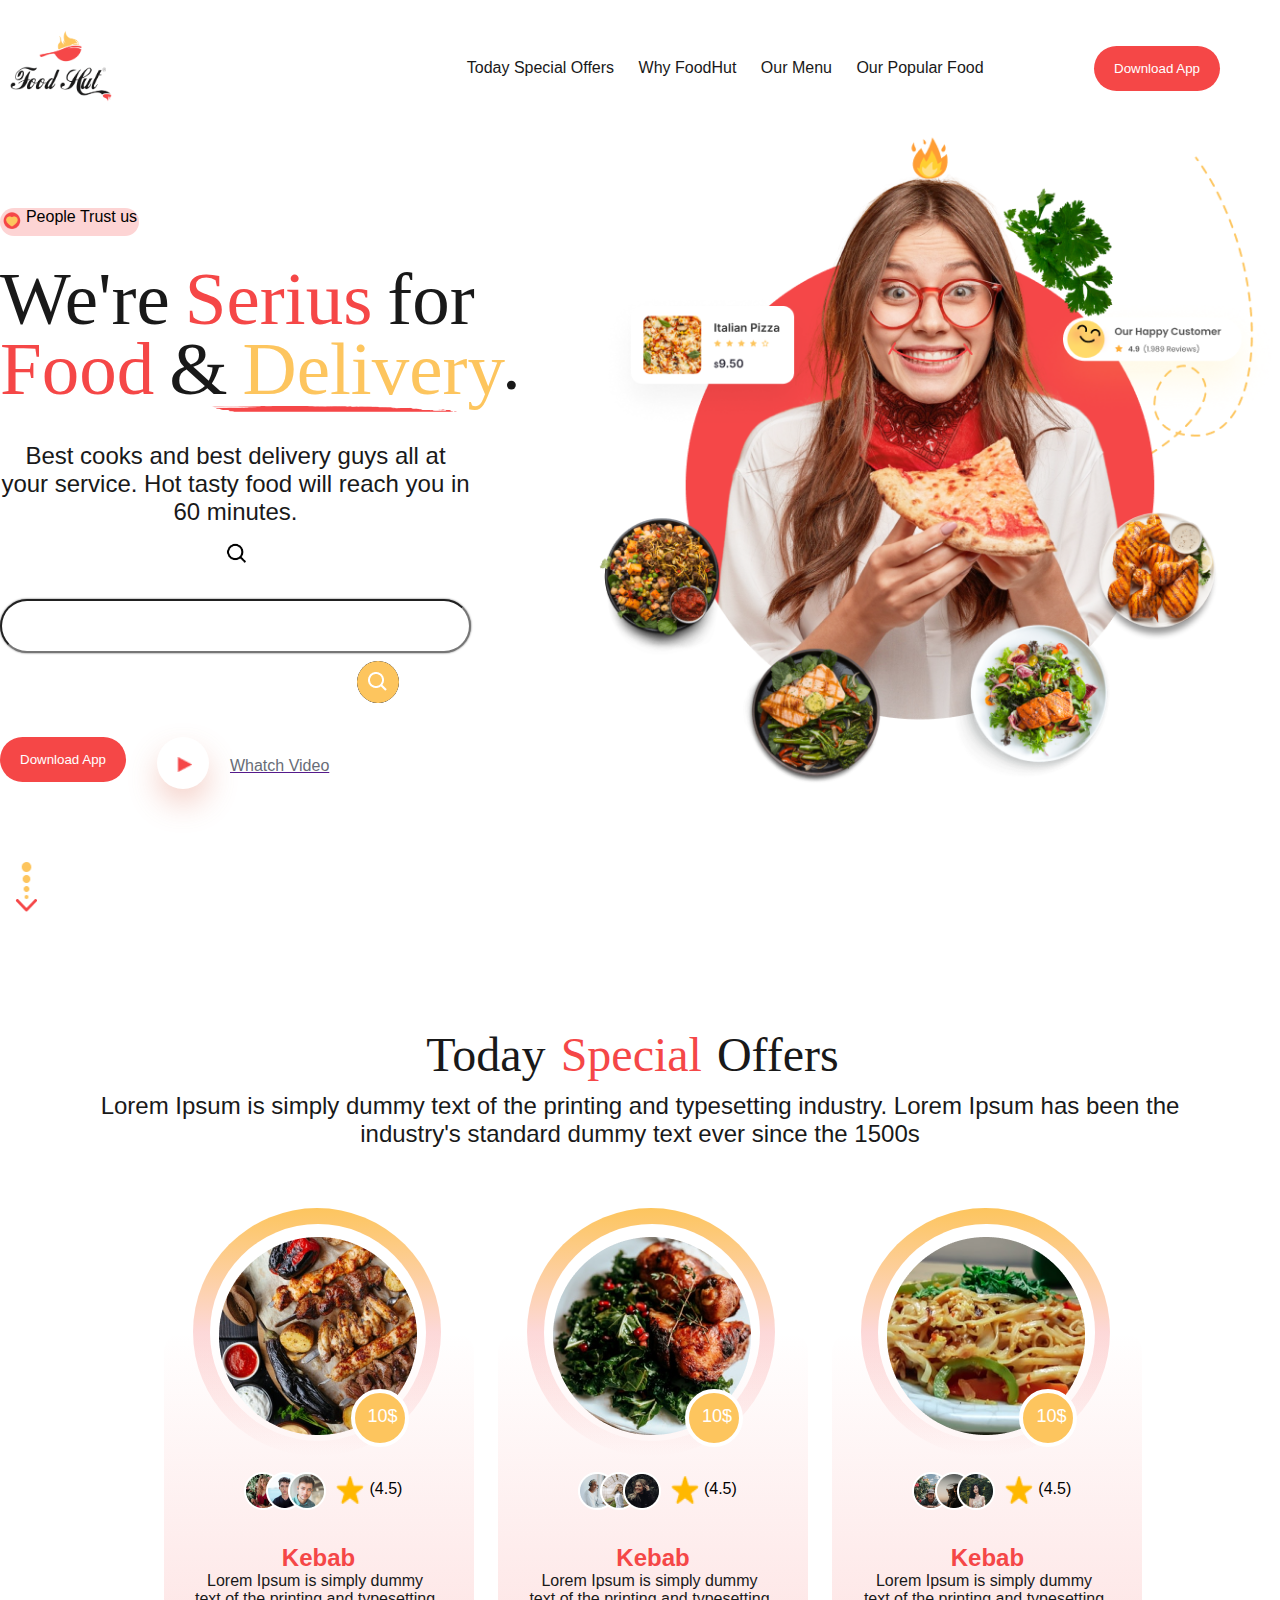
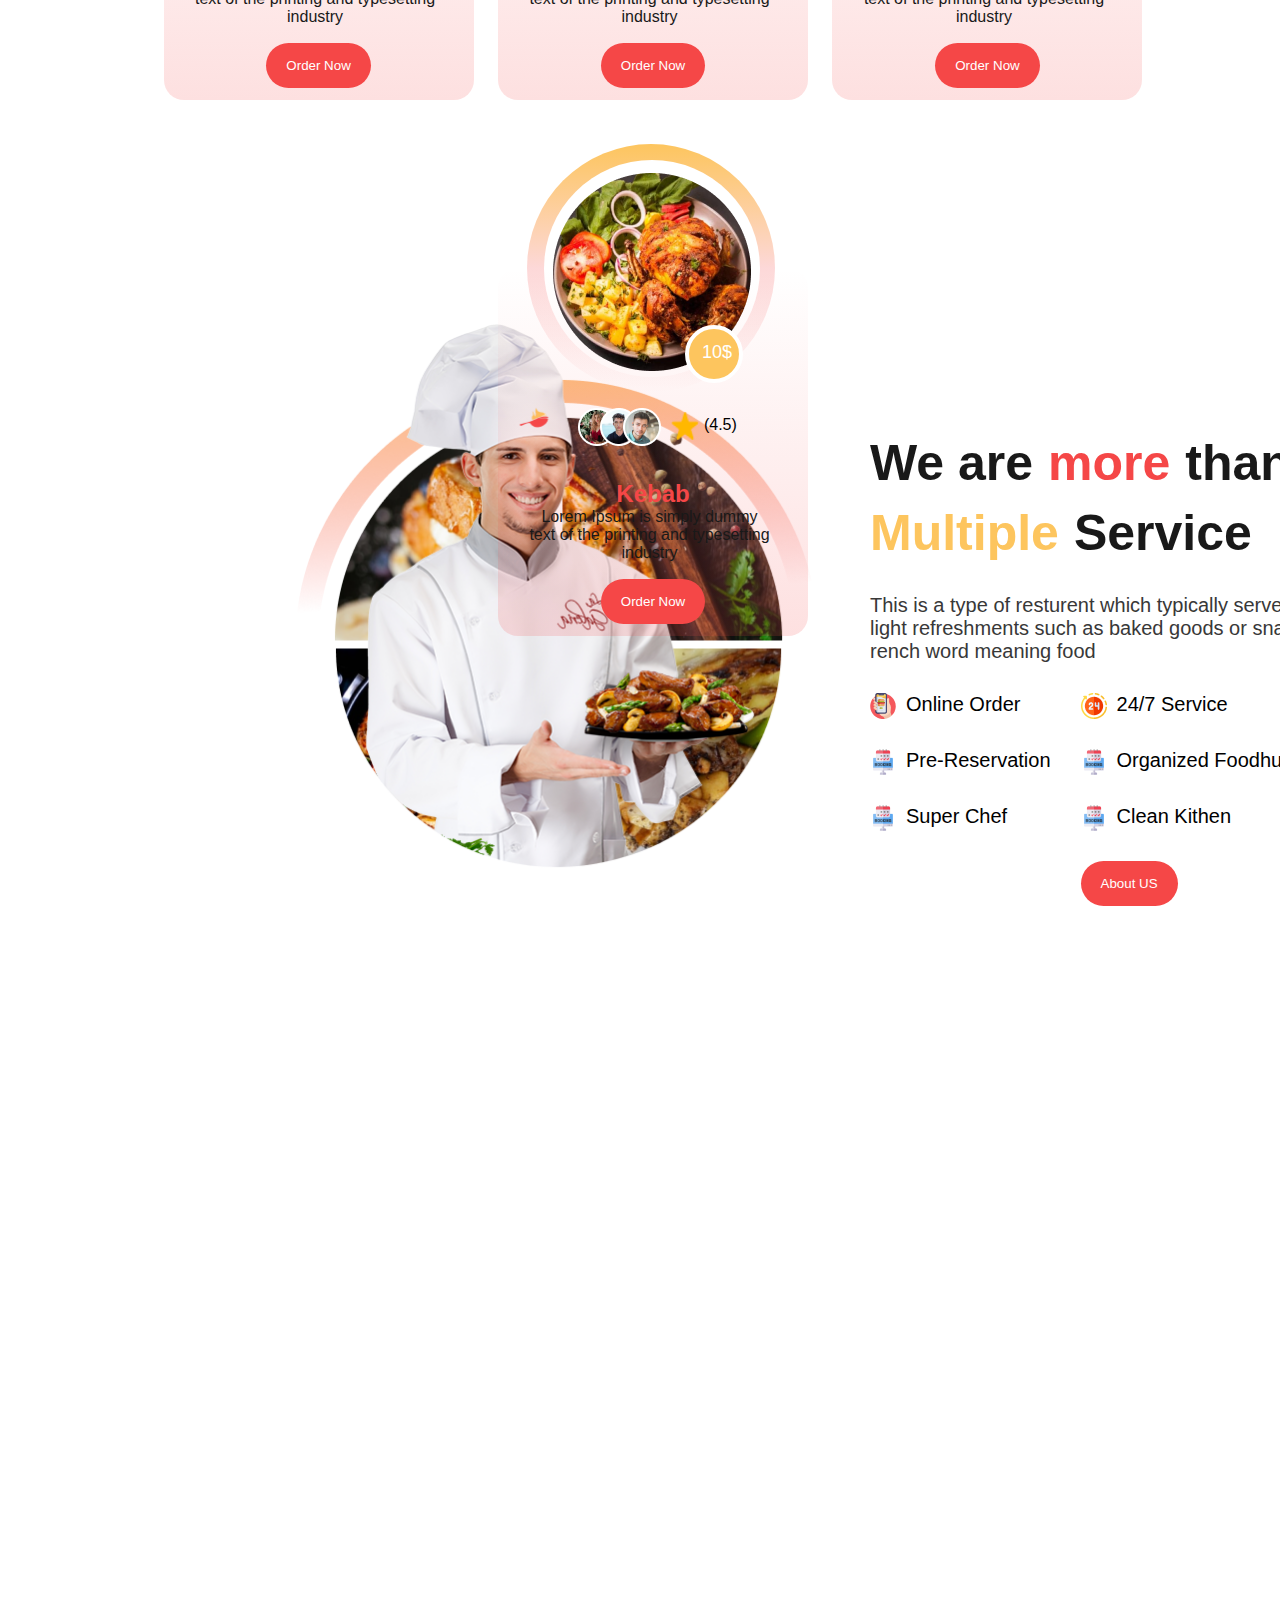
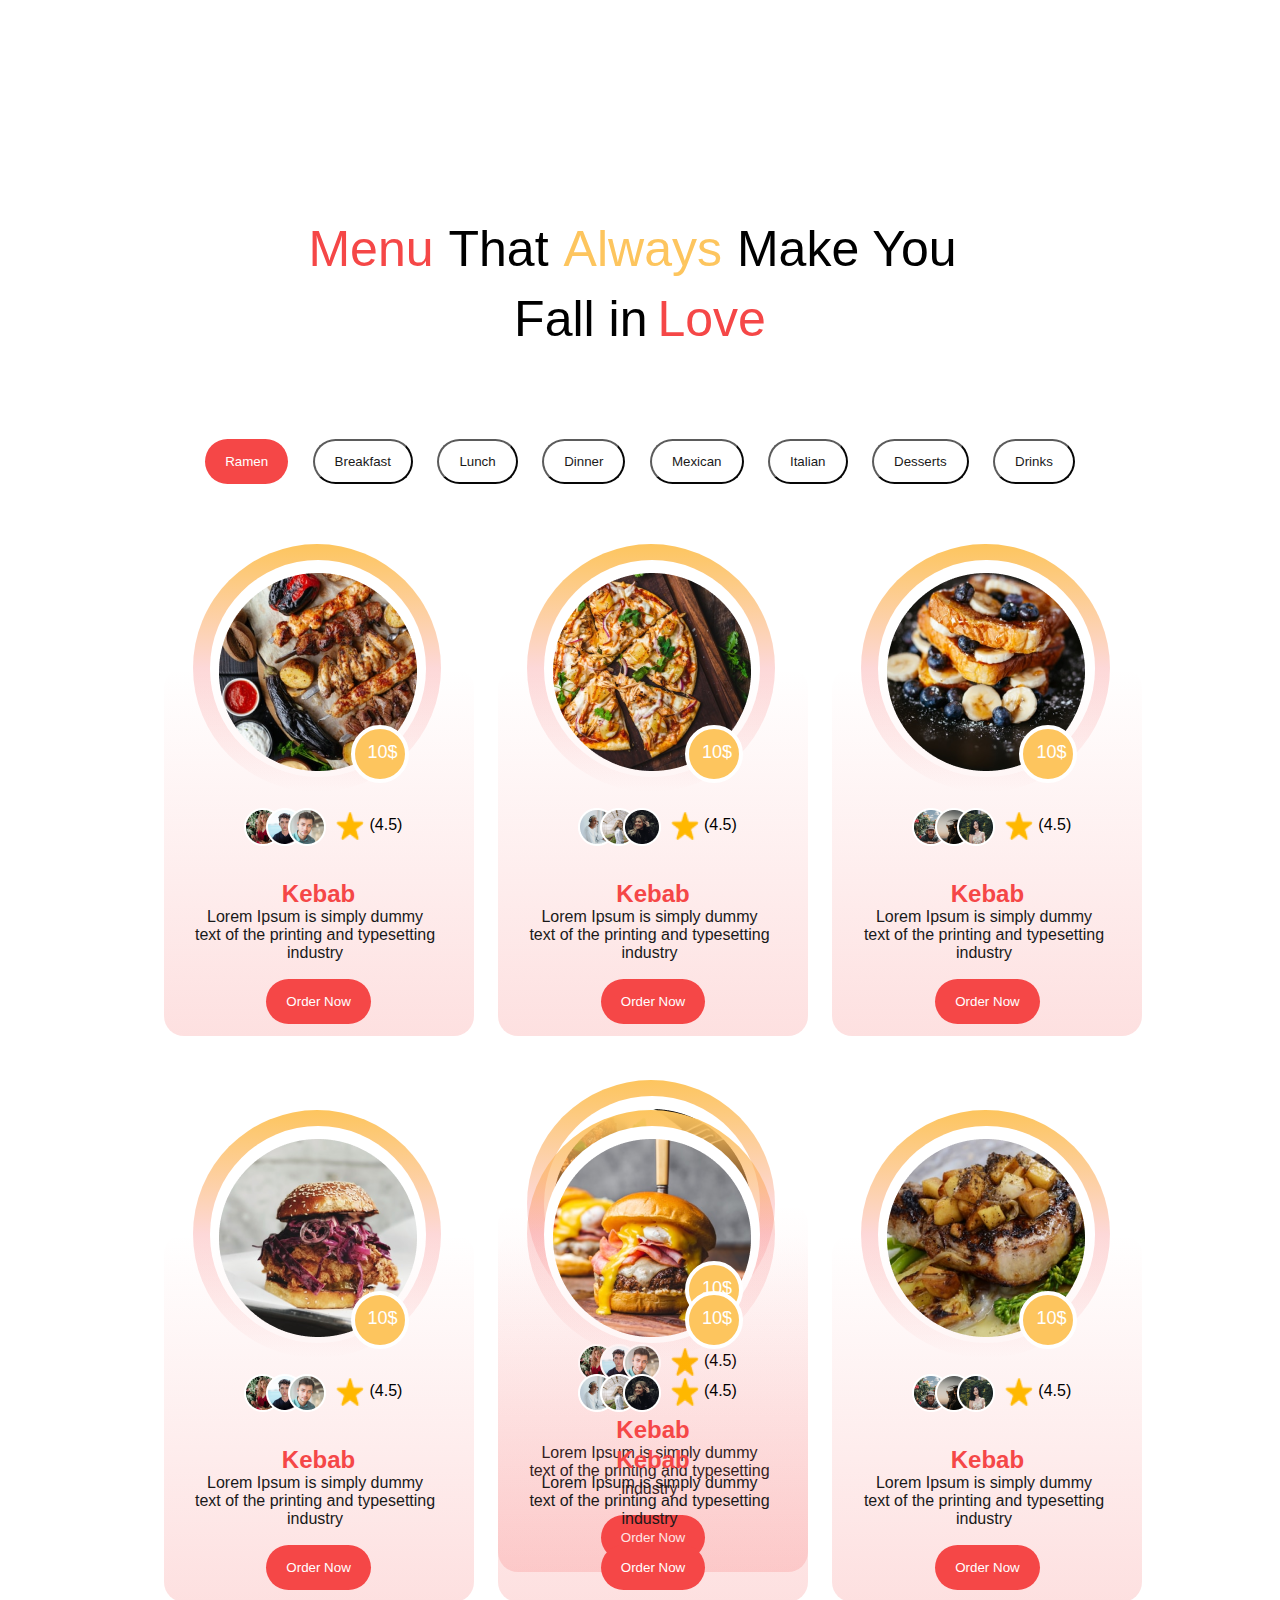
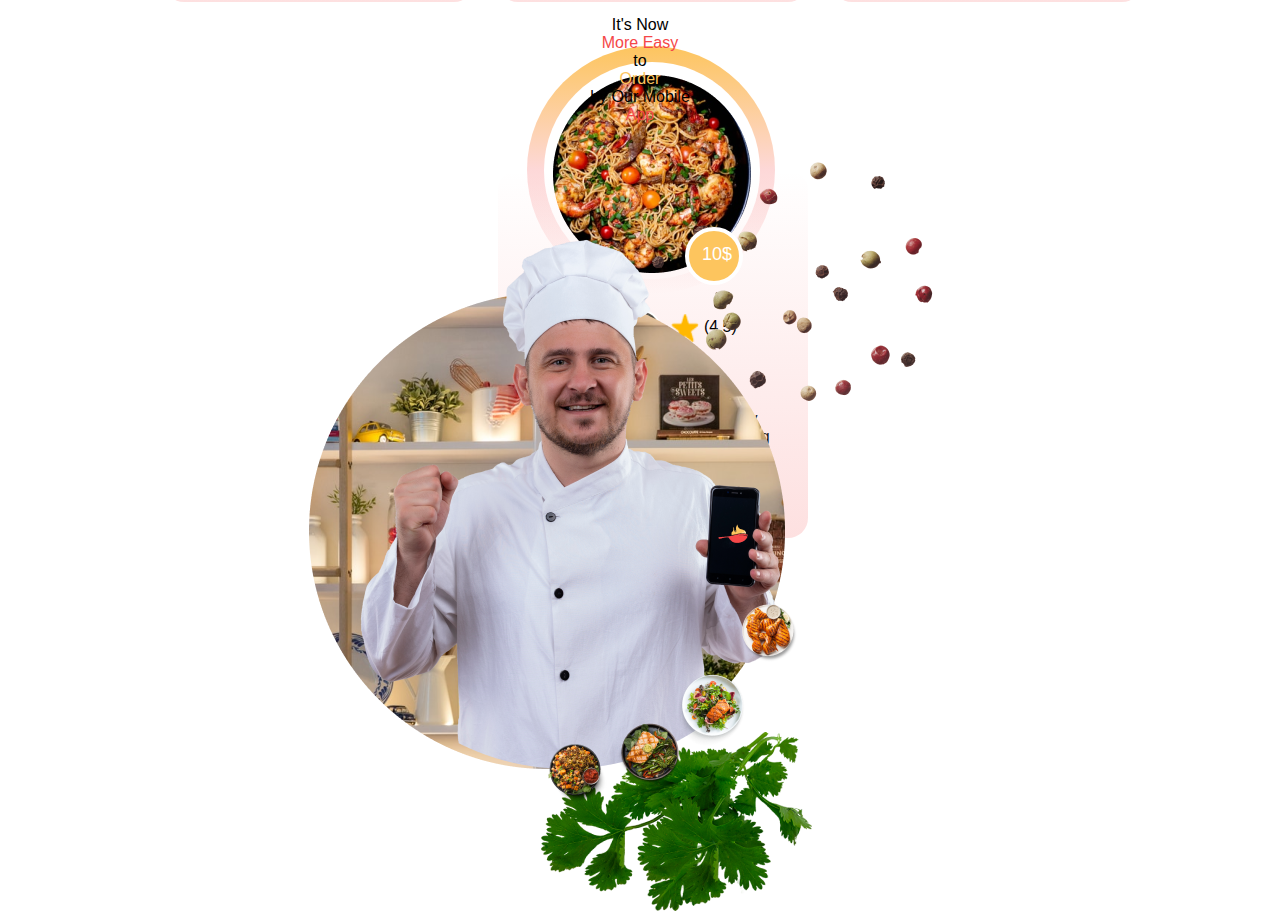
==== commit 25761d62: "add:"Start Main 5"" ====
--- a/index.html
+++ b/index.html
@@ -536,5 +536,25 @@
                 </div>
             </div>
         </div>
+
+        <div class="main-5">
+            <div id="main-5-Esq">
+                <div id="main-5-Esq-Title">
+                    <div id="l-01-main-5">
+                        <p>It's Now</p>
+                        <p id="p1-main-5">More Easy</p>
+                        <p>to</p>
+                        <p id="p2-main-5">Order</p>
+                    </div>
+                    <div id="l-02-main-5">
+                        <p>by Our Mobile</p>
+                        <p id="p3-main-5">App</p>
+                    </div>
+                </div>
+            </div>
+            <div id="main-5-Dir">
+                <img src="Assets/images/Group 8487.png" alt="Chef" > <!--width="553.53" height="601.05"-->
+            </div>
+        </div>
 </body>
 </html>--- a/Assets/css/style.css
+++ b/Assets/css/style.css
@@ -481,3 +481,10 @@
     margin-top: 90px;
 }
 
+#p1-main-5, #p3-main-5 {
+    color: #F54748;
+}
+
+#p2-main-5 {
+    color: #FDC55E;
+}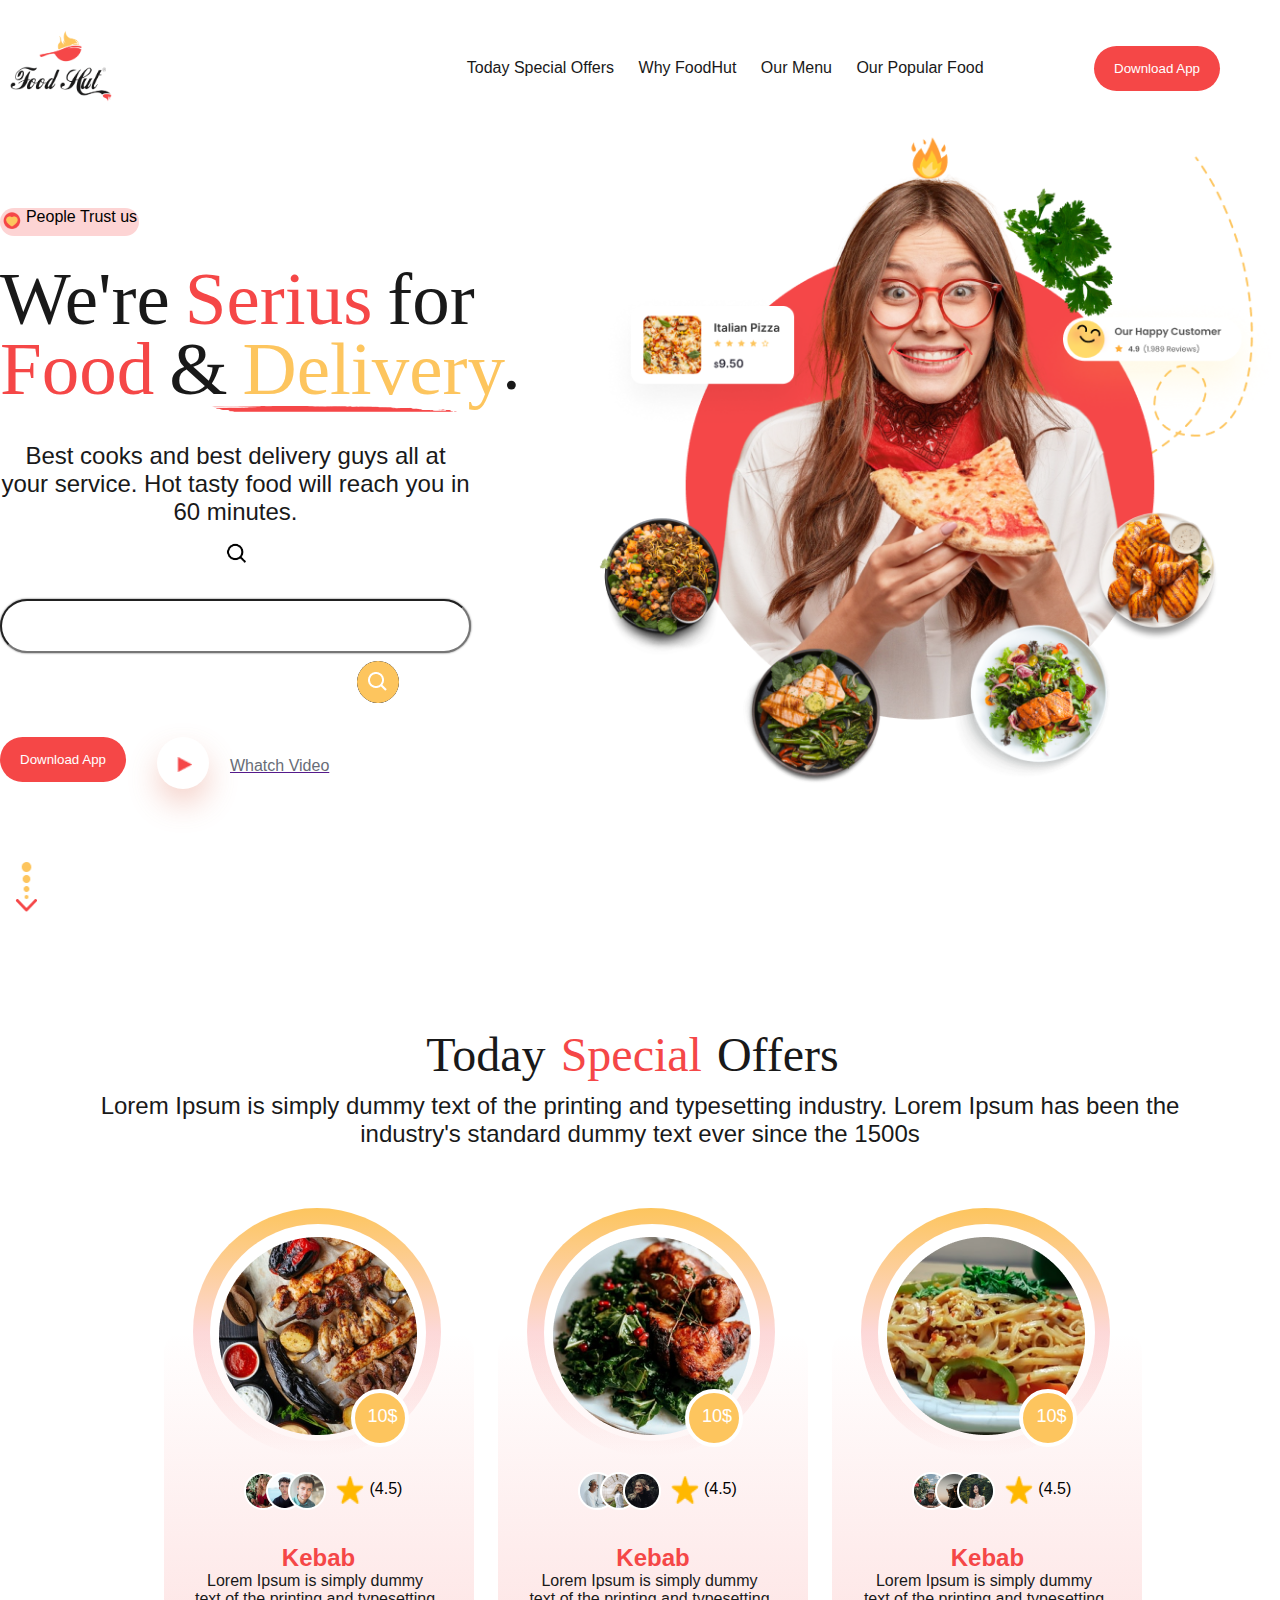
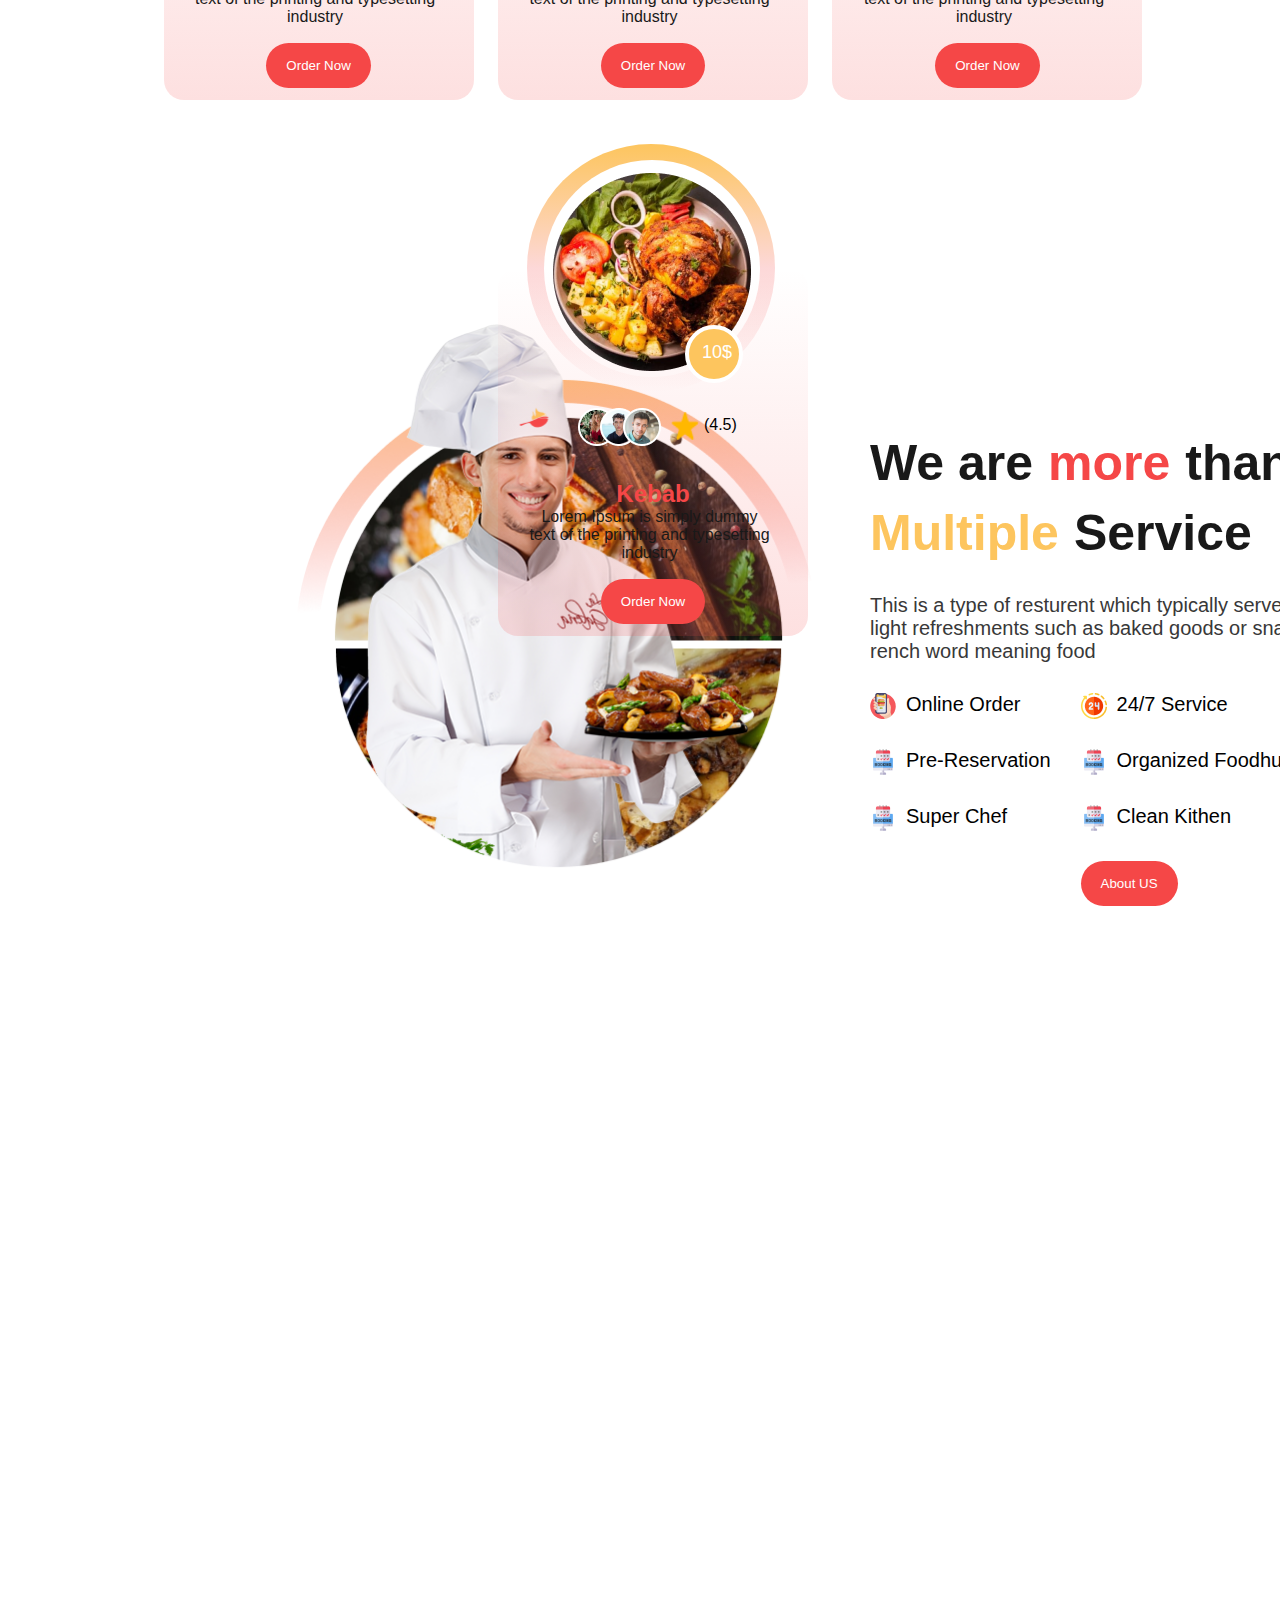
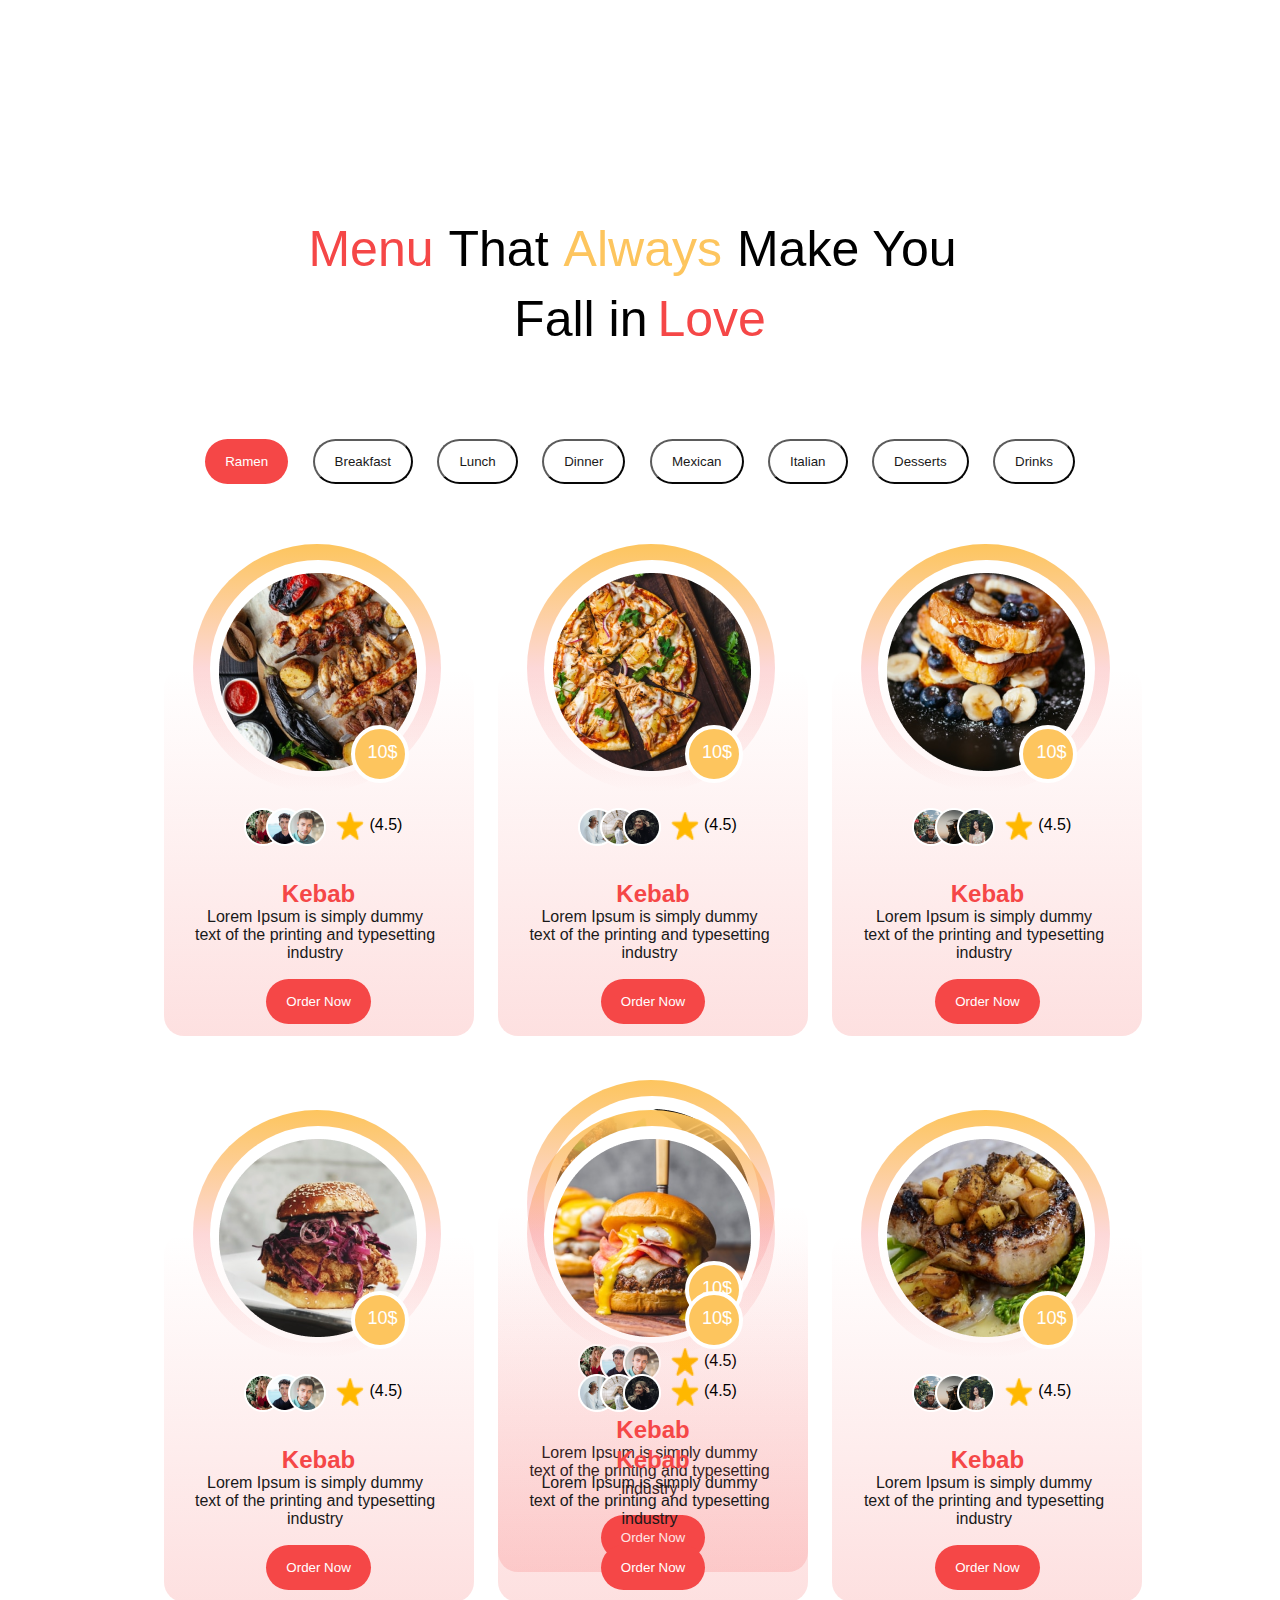
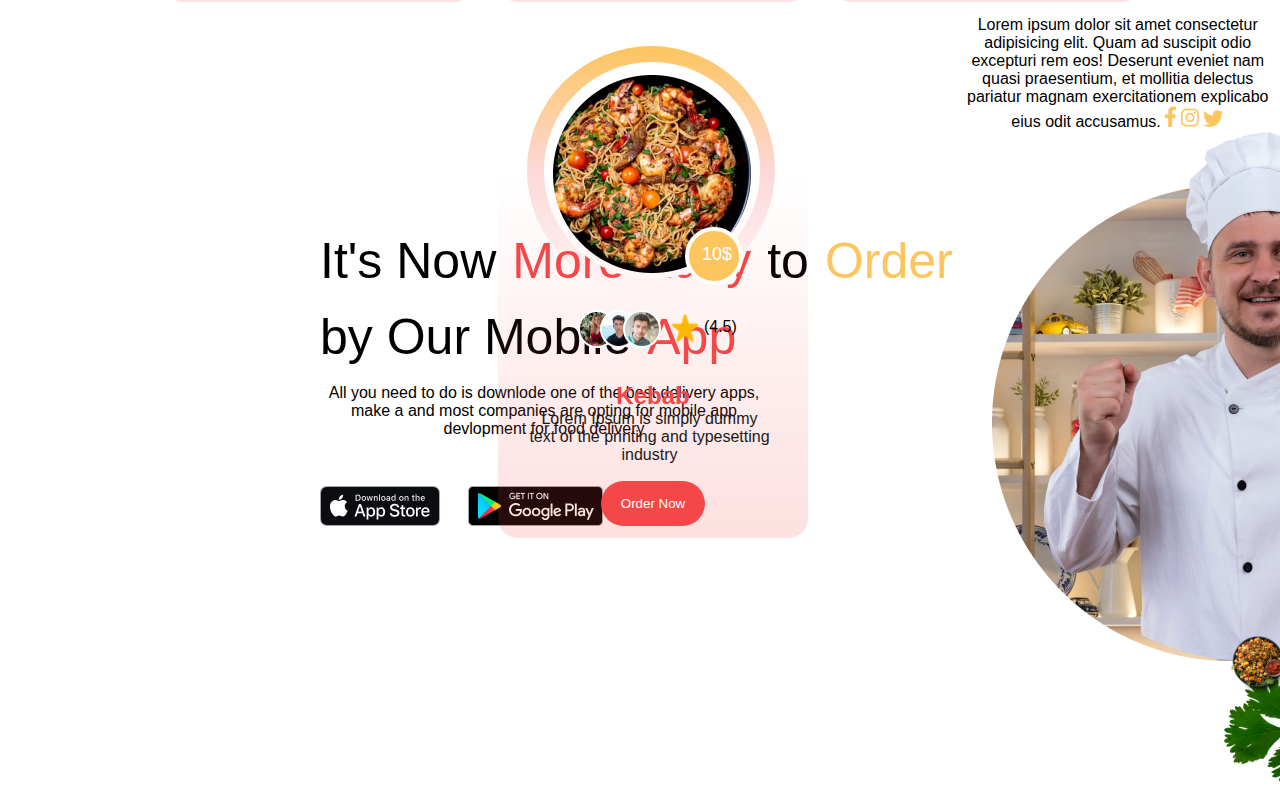
==== commit 8219f03d: ""Finalizado Main 5"" ====
--- a/index.html
+++ b/index.html
@@ -543,18 +543,45 @@
                     <div id="l-01-main-5">
                         <p>It's Now</p>
                         <p id="p1-main-5">More Easy</p>
-                        <p>to</p>
+                        <p id="to-main-5">to</p>
                         <p id="p2-main-5">Order</p>
                     </div>
+
                     <div id="l-02-main-5">
                         <p>by Our Mobile</p>
                         <p id="p3-main-5">App</p>
                     </div>
                 </div>
+                <div id="p-Esq-Q">
+                    <p>All you need to do is downlode one of the best delivery apps, make a and most companies are opting for mobile app devlopment for food delivery</p>
+                </div>
+                <div id="inimigos">
+                    <img src="Assets/images/AppStore.png" alt="" id="google">
+                    <img src="Assets/images/GooglePlay.png" alt="" id="apple">
+                </div>
             </div>
             <div id="main-5-Dir">
                 <img src="Assets/images/Group 8487.png" alt="Chef" > <!--width="553.53" height="601.05"-->
             </div>
         </div>
+
+        <footer>
+            <div>
+                <p></p>
+                Lorem ipsum dolor sit amet consectetur adipisicing elit. Quam ad suscipit odio excepturi rem eos! Deserunt eveniet nam quasi praesentium, et mollitia delectus pariatur magnam exercitationem explicabo eius odit accusamus.
+                <img src="Assets/images/social_facebook.png" alt="" class="sociais-footer">
+                <img src="Assets/images/social_instagram.png" alt="" class="sociais-footer">
+                <img src="Assets/images/social_twitter.png" alt="" class="sociais-footer">
+            </div>
+            <div>
+
+            </div>
+            <div>
+
+            </div>
+            <div>
+
+            </div>
+        </footer>
 </body>
 </html>--- a/Assets/css/style.css
+++ b/Assets/css/style.css
@@ -12,7 +12,7 @@
 
 #main1 {
     width: 100%;
-    max-width: 1400px;
+    max-width: 87.5rem;
     display: inline-block;
 }
 
@@ -35,15 +35,12 @@
     border-color: #5b5b5b;
     background-color: #FFFFFF;
     color: #191919;
-
     border-radius: 100px;
     border: 2px #5b5b5b;
-
     padding: 10px;
     padding-left: 20px;
     padding-right: 20px;
     border-style: outset;
-
     height: 45px;
 }
 
@@ -230,6 +227,7 @@
 
 #main2 {
     margin-top: 100px;  
+    width: 100%;
 }
 
 #tit2 {
@@ -483,8 +481,52 @@
 
 #p1-main-5, #p3-main-5 {
     color: #F54748;
-}
+    margin-left: 1rem;
+}
+
 
 #p2-main-5 {
     color: #FDC55E;
-}+}
+
+#main-5-Dir {
+    float: right;
+    margin-left: 62rem;
+    position: absolute; /*Relative*/
+    
+}
+
+#main-5-Esq {
+    float: left;
+    margin-top: 200px;
+    margin-left: 20rem;
+}
+
+#l-01-main-5, #l-02-main-5 {
+    display: flex;
+    height: 60px;
+    margin-top: 1rem;
+}
+
+#main-5-Esq-Title {
+    font-size: 50px;
+}
+
+#p-Esq-Q{
+    width: 28rem;
+    margin-top: 1rem;
+}
+
+#to-main-5 {
+    margin-left: 1rem;
+    margin-right: 1rem;
+}
+
+#inimigos {
+    margin-top: 3rem;
+    margin-right: 22rem;
+}
+
+#google {
+    margin-right: 1.5rem;
+}
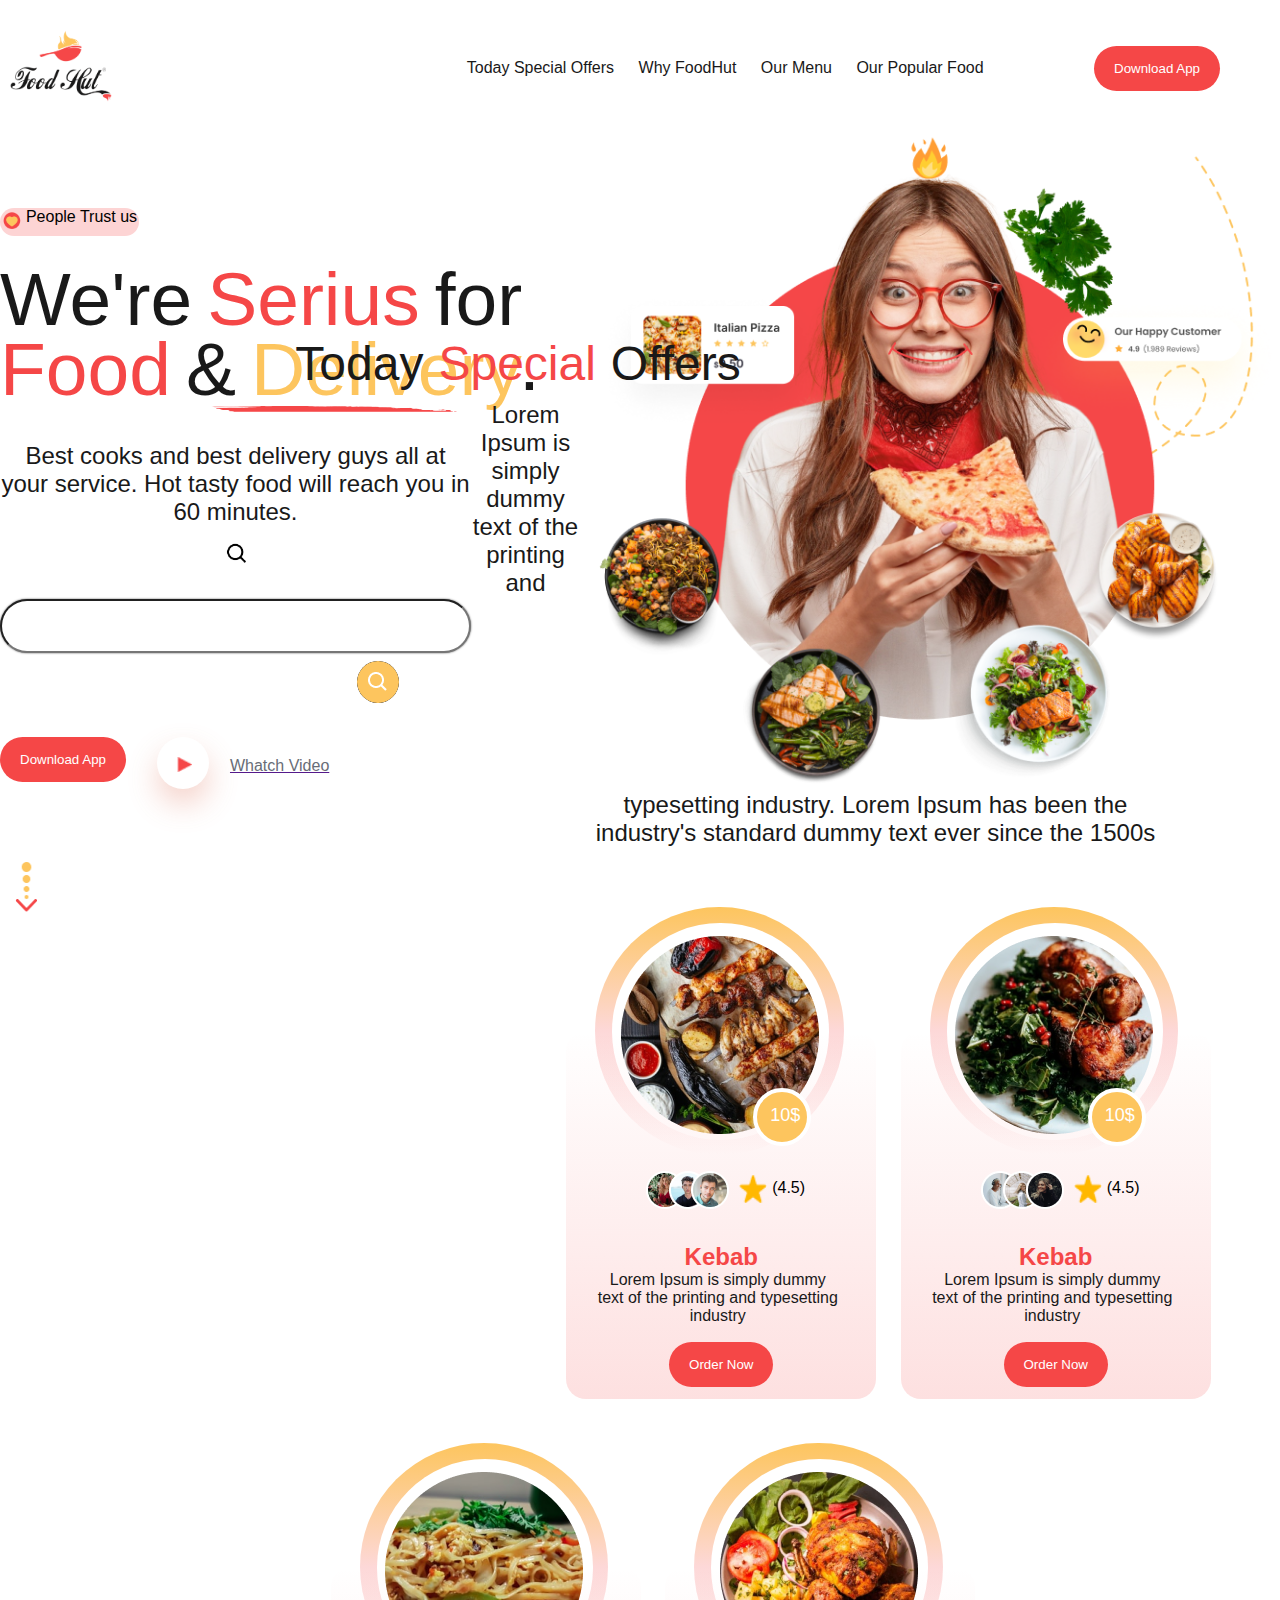
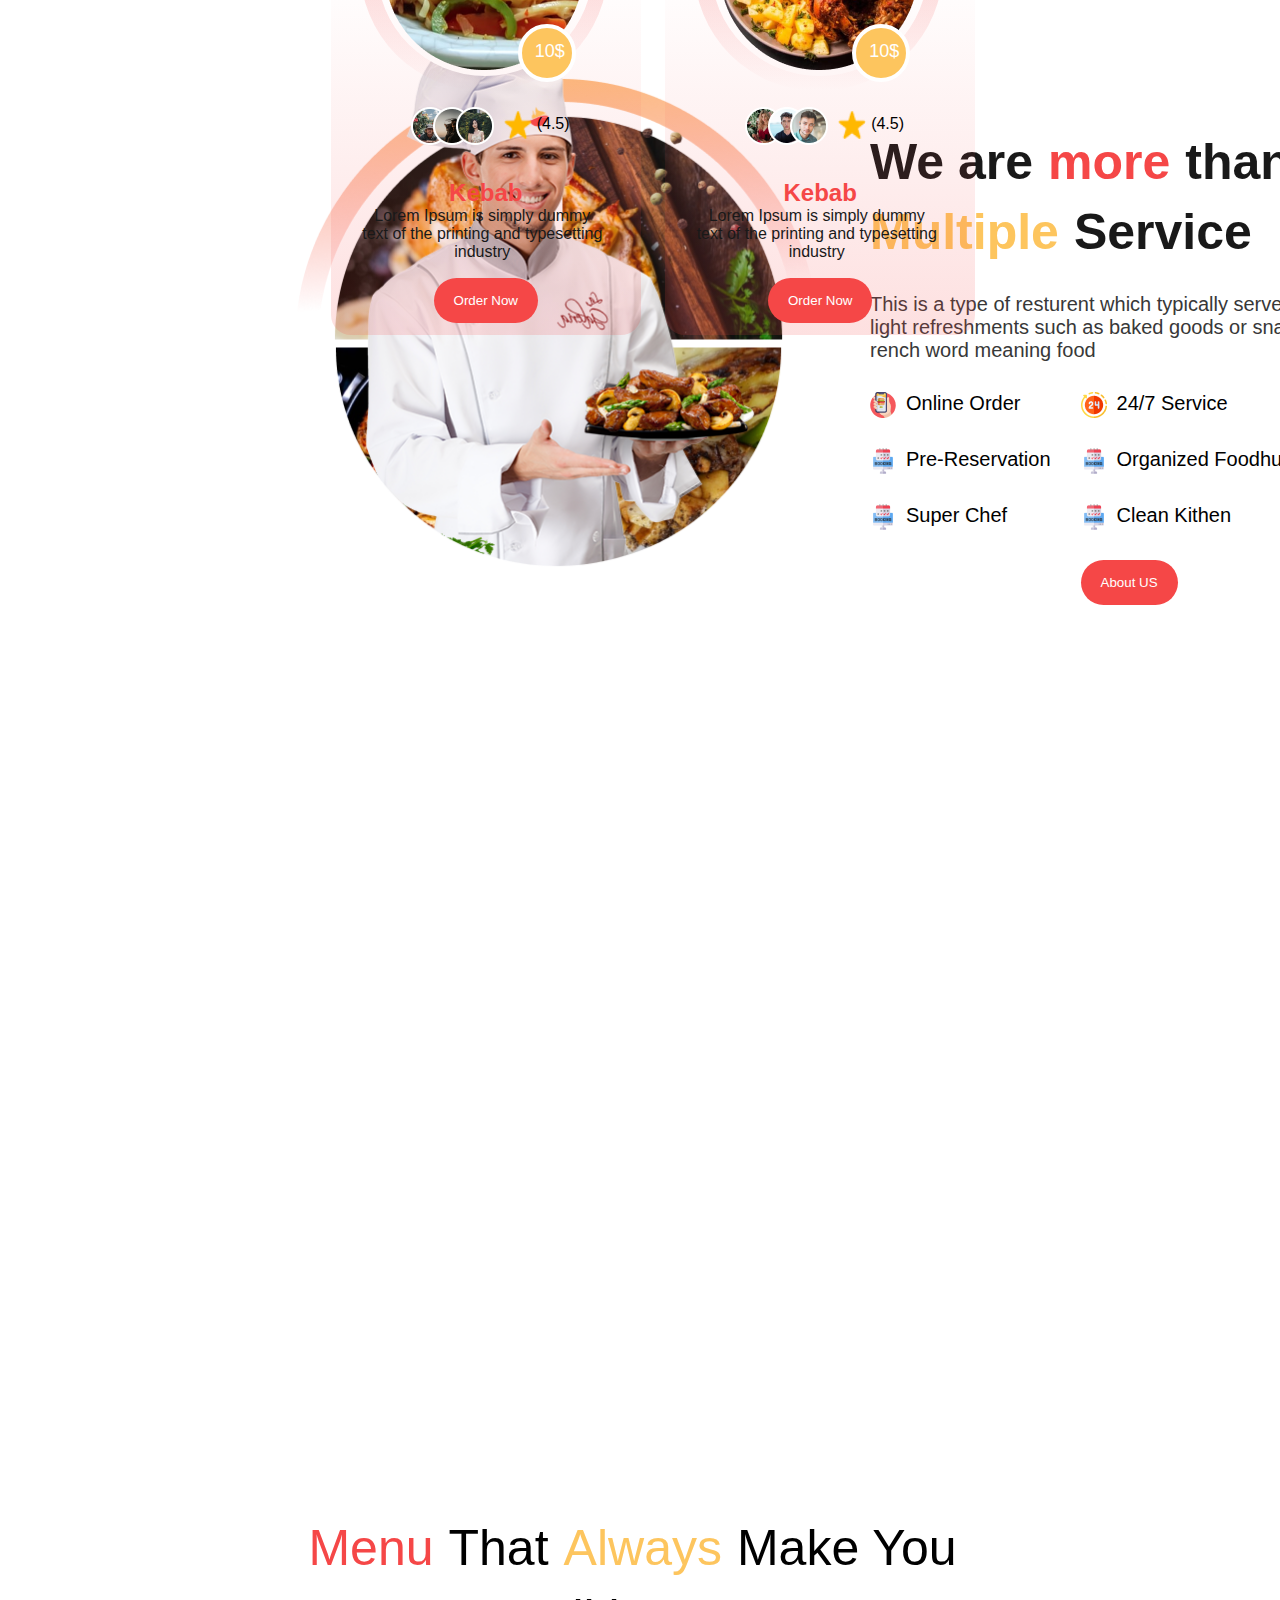
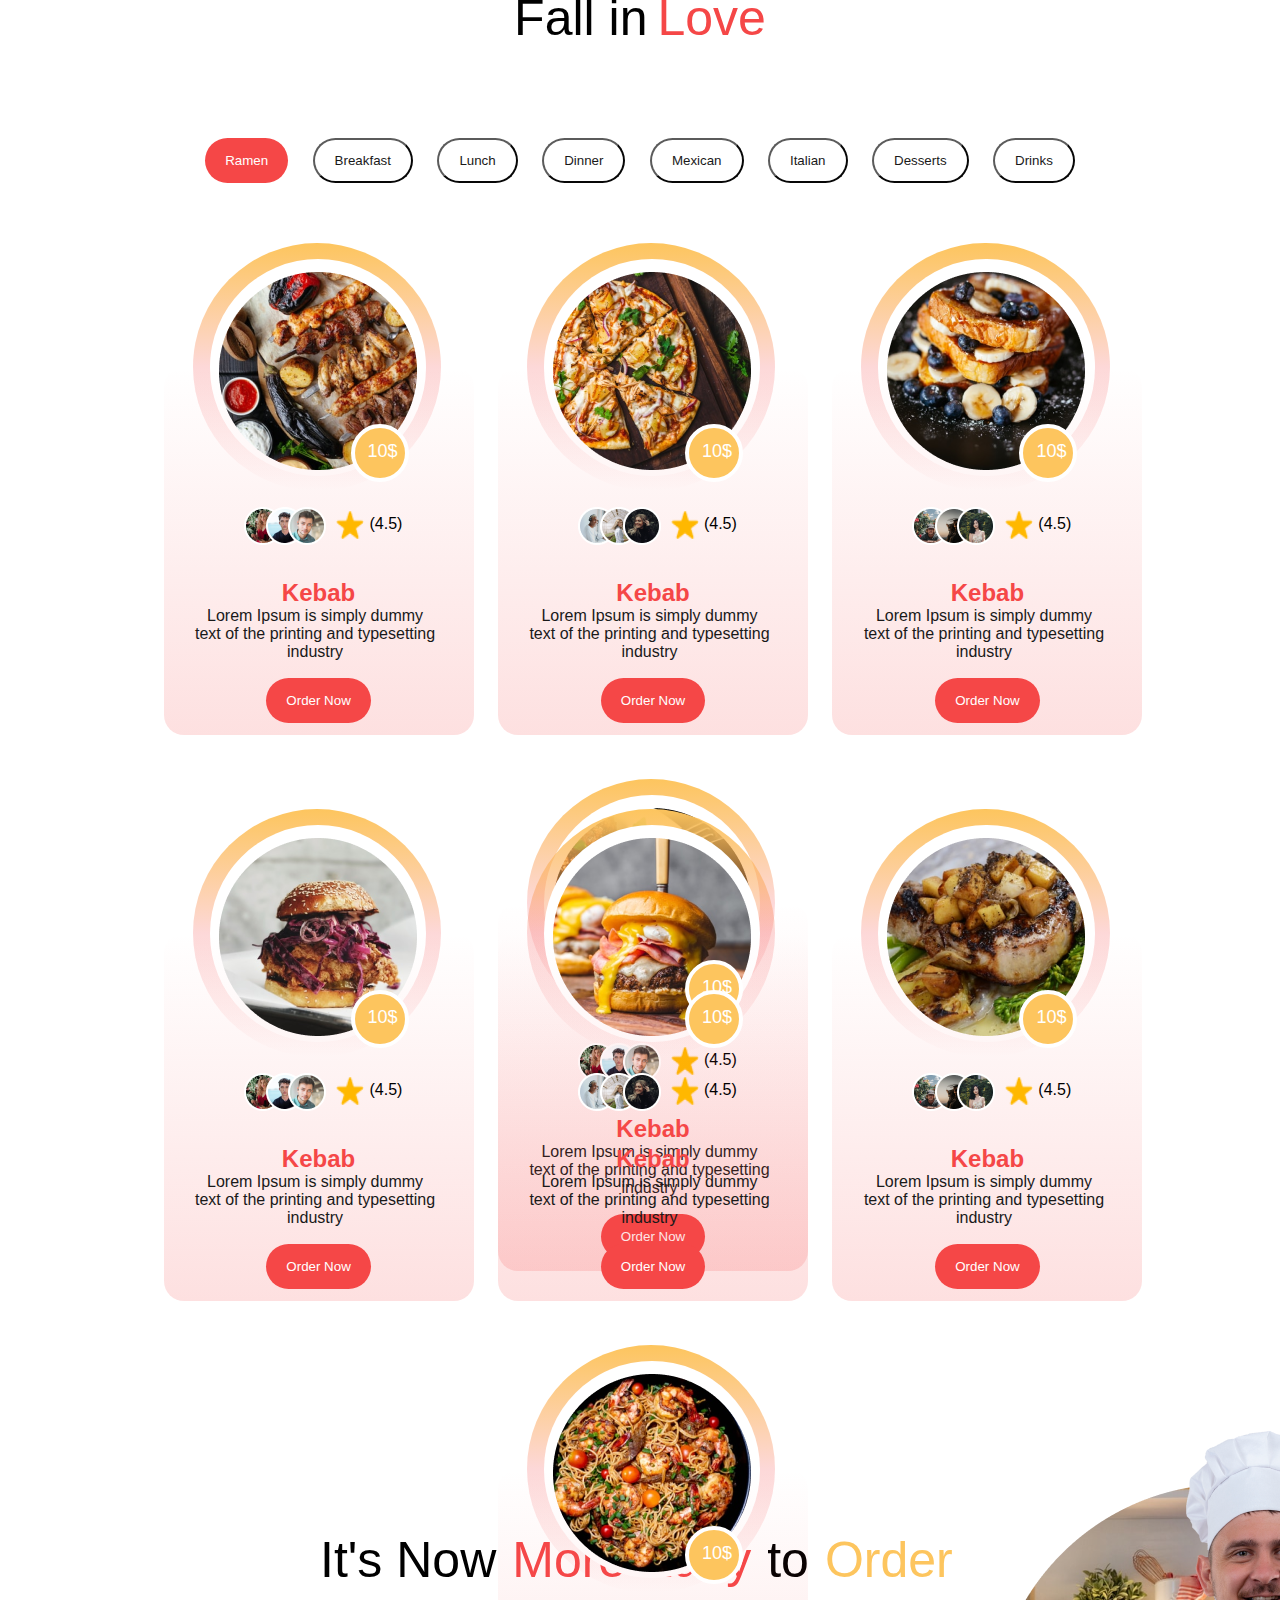
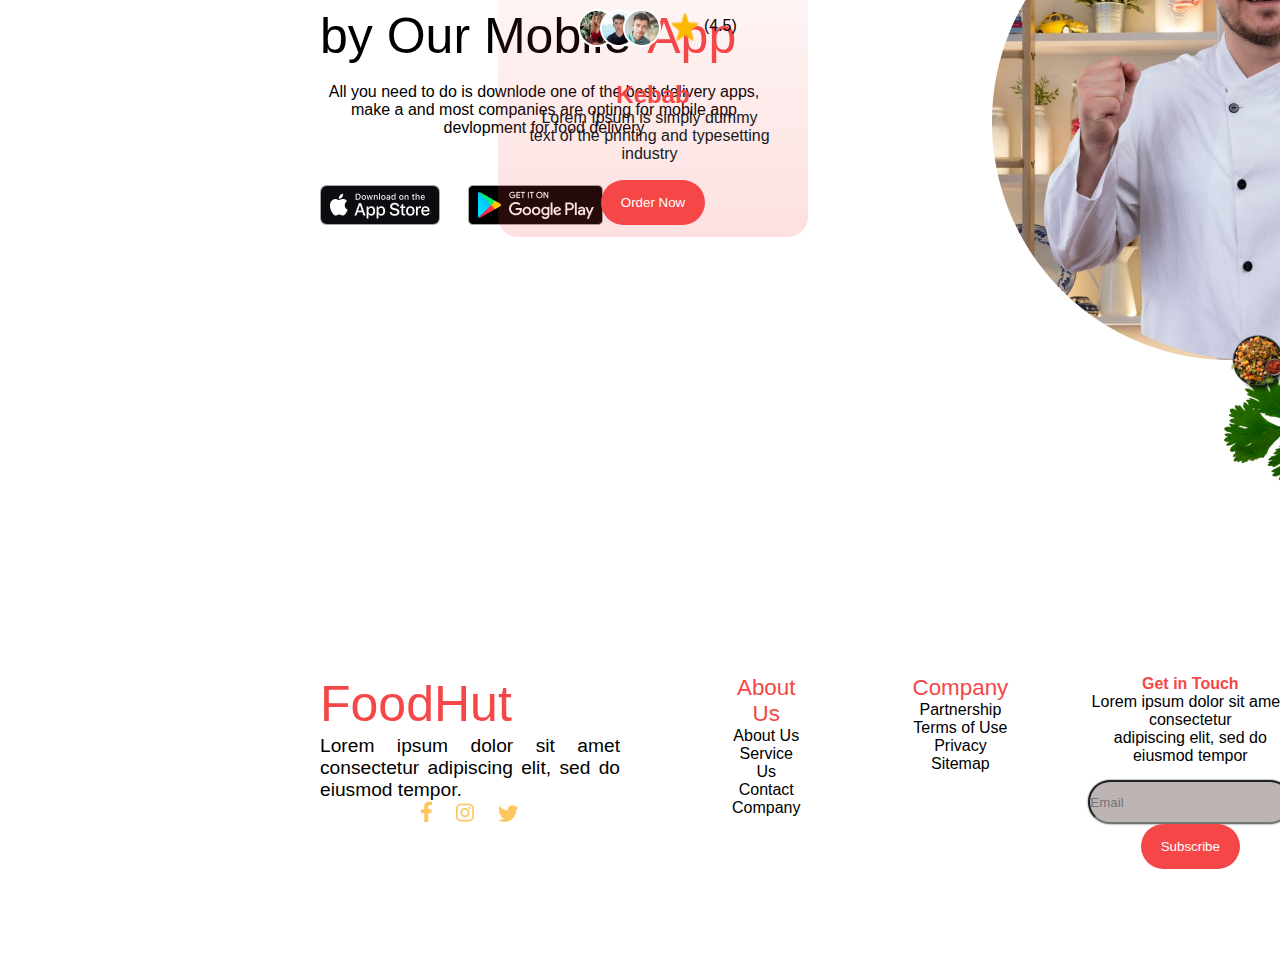
==== commit a7ff5aae: ""Inicio Responsividade"" ====
--- a/index.html
+++ b/index.html
@@ -284,258 +284,247 @@
                 <input type="button" value="Drinks" class="bt02">
             </div>
 
-            <div id="offers1">
-                <!--Product 1-->
-                <div class="produto">
-                    <div class="img_produto">
-                        <div id="elipse_color"></div>
-                        <div id="elipse_nocolor"></div>
-                    </div>
-                    <img id="foto_prod" src="Assets/images/Comidas/comida2_1.png" alt="Comida">
-                    <div id="preco_prod"><p>10$</p></div>
-
-                    <div id="avaliacoes">
-                        <div id="ava_tot">
-                            <div id="ava_photos">
-                                <img id="ava_photo1" src="Assets/images/Avaliacoes/ava1_1.png" alt="Avaliaçao" width="38" height="38">
-                                <img id="ava_photo2" src="Assets/images/Avaliacoes/ava1_2.png" alt="Avaliaçao" width="38" height="38">
-                                <img id="ava_photo3" src="Assets/images/Avaliacoes/ava1_3.png" alt="Avaliaçao" width="38" height="38">
-                            </div>
-                            <div id="av_nota">
-                                <img src="Assets/images/Avaliacoes/Star.png" alt="Avaliação Estrela" width="28" height="28">
-                                <p>(4.5)</p>
-                            </div>
-                        </div>
-                        <div id="descri_prod">
-                            <h2>Kebab</h2>
-                            <div>
-                                <p>Lorem Ipsum is simply dummy text of the printing and typesetting industry</p>
-                            </div>
-                        </div>
-                        <button class="bt01">Order Now</button>
-                    </div>
-                </div>
+            <div class="pratos">
+                <div id="offers1">
+                    <!--Product 1-->
+                    <div class="produto">
+                        <div class="img_produto">
+                            <div id="elipse_color"></div>
+                            <div id="elipse_nocolor"></div>
+                        </div>
+                        <img id="foto_prod" src="Assets/images/Comidas/comida2_1.png" alt="Comida">
+                        <div id="preco_prod"><p>10$</p></div>
+                        <div id="avaliacoes">
+                            <div id="ava_tot">
+                                <div id="ava_photos">
+                                    <img id="ava_photo1" src="Assets/images/Avaliacoes/ava1_1.png" alt="Avaliaçao" width="38" height="38">
+                                    <img id="ava_photo2" src="Assets/images/Avaliacoes/ava1_2.png" alt="Avaliaçao" width="38" height="38">
+                                    <img id="ava_photo3" src="Assets/images/Avaliacoes/ava1_3.png" alt="Avaliaçao" width="38" height="38">
+                                </div>
+                                <div id="av_nota">
+                                    <img src="Assets/images/Avaliacoes/Star.png" alt="Avaliação Estrela" width="28" height="28">
+                                    <p>(4.5)</p>
+                                </div>
+                            </div>
+                            <div id="descri_prod">
+                                <h2>Kebab</h2>
+                                <div>
+                                    <p>Lorem Ipsum is simply dummy text of the printing and typesetting industry</p>
+                                </div>
+                            </div>
+                            <button class="bt01">Order Now</button>
+                        </div>
+                    </div>
                 
-                <!--Product 2-->
-                <div class="produto">
-                    <div class="img_produto">
-                        <div id="elipse_color"></div>
-                        <div id="elipse_nocolor"></div>
-                    </div>
-                    <img id="foto_prod" src="Assets/images/Comidas/comida2_2.png" alt="Comida">
-                    <div id="preco_prod"><p>10$</p></div>
-
-                    <div id="avaliacoes">
-                        <div id="ava_tot">
-                            <div id="ava_photos">
-                                <img id="ava_photo1" src="Assets/images/Avaliacoes/ava2_1.png" alt="Avaliaçao" width="38" height="38">
-                                <img id="ava_photo2" src="Assets/images/Avaliacoes/ava2_2.png" alt="Avaliaçao" width="38" height="38">
-                                <img id="ava_photo3" src="Assets/images/Avaliacoes/ava2_3.png" alt="Avaliaçao" width="38" height="38">
-                            </div>
-                            <div id="av_nota">
-                                <img src="Assets/images/Avaliacoes/Star.png" alt="Avaliação Estrela" width="28" height="28">
-                                <p>(4.5)</p>
-                            </div>
-                        </div>
-                        <div id="descri_prod">
-                            <h2>Kebab</h2>
-                            <div>
-                                <p>Lorem Ipsum is simply dummy text of the printing and typesetting industry</p>
-                            </div>
-                        </div>
-                        <button class="bt01">Order Now</button>
-                    </div>
-                </div>
-
-                <!-- Product 3-->
-                <div class="produto">
-                    <div class="img_produto">
-                        <div id="elipse_color"></div>
-                        <div id="elipse_nocolor"></div>
-                    </div>
-                    <img id="foto_prod" src="Assets/images/Comidas/comida2_3.png" alt="Comida">
-                    <div id="preco_prod"><p>10$</p></div>
-
-                    <div id="avaliacoes">
-                        <div id="ava_tot">
-                            <div id="ava_photos">
-                                <img id="ava_photo1" src="Assets/images/Avaliacoes/ava3_1.png" alt="Avaliaçao" width="38" height="38">
-                                <img id="ava_photo2" src="Assets/images/Avaliacoes/ava3_2.png" alt="Avaliaçao" width="38" height="38">
-                                <img id="ava_photo3" src="Assets/images/Avaliacoes/ava3_3.png" alt="Avaliaçao" width="38" height="38">
-                            </div>
-                            <div id="av_nota">
-                                <img src="Assets/images/Avaliacoes/Star.png" alt="Avaliação Estrela" width="28" height="28">
-                                <p>(4.5)</p>
-                            </div>
-                        </div>
-                        <div id="descri_prod">
-                            <h2>Kebab</h2>
-                            <div>
-                                <p>Lorem Ipsum is simply dummy text of the printing and typesetting industry</p>
-                            </div>
-                        </div>
-                        <button class="bt01">Order Now</button>
-                    </div>
-                </div>
-
-                <!--Quarto Produto-->
-                <div class="produto">
-                    <div class="img_produto">
-                        <div id="elipse_color"></div>
-                        <div id="elipse_nocolor"></div>
-                    </div>
-                    <img id="foto_prod" src="Assets/images/Comidas/comida2_4.png" alt="Comida">
-                    <div id="preco_prod"><p>10$</p></div>
-
-                    <div id="avaliacoes">
-                        <div id="ava_tot">
-                            <div id="ava_photos">
-                                <img id="ava_photo1" src="Assets/images/Avaliacoes/ava4_1.png" alt="Avaliaçao" width="38" height="38">
-                                <img id="ava_photo2" src="Assets/images/Avaliacoes/ava4_2.png" alt="Avaliaçao" width="38" height="38">
-                                <img id="ava_photo3" src="Assets/images/Avaliacoes/ava4_3.png" alt="Avaliaçao" width="38" height="38">
-                            </div>
-                            <div id="av_nota">
-                                <img src="Assets/images/Avaliacoes/Star.png" alt="Avaliação Estrela" width="28" height="28">
-                                <p>(4.5)</p>
-                            </div>
-                        </div>
-                        <div id="descri_prod">
-                            <h2>Kebab</h2>
-                            <div>
-                                <p>Lorem Ipsum is simply dummy text of the printing and typesetting industry</p>
-                            </div>
-                        </div>
-                        <button class="bt01">Order Now</button>
-                    </div>
-                </div>
-            </div>
-
-            <div id="offers1">
-                <!--Product 5-->
-                <div class="produto">
-                    <div class="img_produto">
-                        <div id="elipse_color"></div>
-                        <div id="elipse_nocolor"></div>
-                    </div>
-                    <img id="foto_prod" src="Assets/images/Comidas/comida2_5.png" alt="Comida">
-                    <div id="preco_prod"><p>10$</p></div>
-
-                    <div id="avaliacoes">
-                        <div id="ava_tot">
-                            <div id="ava_photos">
-                                <img id="ava_photo1" src="Assets/images/Avaliacoes/ava1_1.png" alt="Avaliaçao" width="38" height="38">
-                                <img id="ava_photo2" src="Assets/images/Avaliacoes/ava1_2.png" alt="Avaliaçao" width="38" height="38">
-                                <img id="ava_photo3" src="Assets/images/Avaliacoes/ava1_3.png" alt="Avaliaçao" width="38" height="38">
-                            </div>
-                            <div id="av_nota">
-                                <img src="Assets/images/Avaliacoes/Star.png" alt="Avaliação Estrela" width="28" height="28">
-                                <p>(4.5)</p>
-                            </div>
-                        </div>
-                        <div id="descri_prod">
-                            <h2>Kebab</h2>
-                            <div>
-                                <p>Lorem Ipsum is simply dummy text of the printing and typesetting industry</p>
-                            </div>
-                        </div>
-                        <button class="bt01">Order Now</button>
-                    </div>
-                </div>
+                    <!--Product 2-->
+                    <div class="produto">
+                        <div class="img_produto">
+                            <div id="elipse_color"></div>
+                            <div id="elipse_nocolor"></div>
+                        </div>
+                        <img id="foto_prod" src="Assets/images/Comidas/comida2_2.png" alt="Comida">
+                        <div id="preco_prod"><p>10$</p></div>
+                        <div id="avaliacoes">
+                            <div id="ava_tot">
+                                <div id="ava_photos">
+                                    <img id="ava_photo1" src="Assets/images/Avaliacoes/ava2_1.png" alt="Avaliaçao" width="38" height="38">
+                                    <img id="ava_photo2" src="Assets/images/Avaliacoes/ava2_2.png" alt="Avaliaçao" width="38" height="38">
+                                    <img id="ava_photo3" src="Assets/images/Avaliacoes/ava2_3.png" alt="Avaliaçao" width="38" height="38">
+                                </div>
+                                <div id="av_nota">
+                                    <img src="Assets/images/Avaliacoes/Star.png" alt="Avaliação Estrela" width="28" height="28">
+                                    <p>(4.5)</p>
+                                </div>
+                            </div>
+                            <div id="descri_prod">
+                                <h2>Kebab</h2>
+                                <div>
+                                    <p>Lorem Ipsum is simply dummy text of the printing and typesetting industry</p>
+                                </div>
+                            </div>
+                            <button class="bt01">Order Now</button>
+                        </div>
+                    </div>
+                    <!-- Product 3-->
+                    <div class="produto">
+                        <div class="img_produto">
+                            <div id="elipse_color"></div>
+                            <div id="elipse_nocolor"></div>
+                        </div>
+                        <img id="foto_prod" src="Assets/images/Comidas/comida2_3.png" alt="Comida">
+                        <div id="preco_prod"><p>10$</p></div>
+                        <div id="avaliacoes">
+                            <div id="ava_tot">
+                                <div id="ava_photos">
+                                    <img id="ava_photo1" src="Assets/images/Avaliacoes/ava3_1.png" alt="Avaliaçao" width="38" height="38">
+                                    <img id="ava_photo2" src="Assets/images/Avaliacoes/ava3_2.png" alt="Avaliaçao" width="38" height="38">
+                                    <img id="ava_photo3" src="Assets/images/Avaliacoes/ava3_3.png" alt="Avaliaçao" width="38" height="38">
+                                </div>
+                                <div id="av_nota">
+                                    <img src="Assets/images/Avaliacoes/Star.png" alt="Avaliação Estrela" width="28" height="28">
+                                    <p>(4.5)</p>
+                                </div>
+                            </div>
+                            <div id="descri_prod">
+                                <h2>Kebab</h2>
+                                <div>
+                                    <p>Lorem Ipsum is simply dummy text of the printing and typesetting industry</p>
+                                </div>
+                            </div>
+                            <button class="bt01">Order Now</button>
+                        </div>
+                    </div>
+                    <!--Quarto Produto-->
+                    <div class="produto">
+                        <div class="img_produto">
+                            <div id="elipse_color"></div>
+                            <div id="elipse_nocolor"></div>
+                        </div>
+                        <img id="foto_prod" src="Assets/images/Comidas/comida2_4.png" alt="Comida">
+                        <div id="preco_prod"><p>10$</p></div>
+                        <div id="avaliacoes">
+                            <div id="ava_tot">
+                                <div id="ava_photos">
+                                    <img id="ava_photo1" src="Assets/images/Avaliacoes/ava4_1.png" alt="Avaliaçao" width="38" height="38">
+                                    <img id="ava_photo2" src="Assets/images/Avaliacoes/ava4_2.png" alt="Avaliaçao" width="38" height="38">
+                                    <img id="ava_photo3" src="Assets/images/Avaliacoes/ava4_3.png" alt="Avaliaçao" width="38" height="38">
+                                </div>
+                                <div id="av_nota">
+                                    <img src="Assets/images/Avaliacoes/Star.png" alt="Avaliação Estrela" width="28" height="28">
+                                    <p>(4.5)</p>
+                                </div>
+                            </div>
+                            <div id="descri_prod">
+                                <h2>Kebab</h2>
+                                <div>
+                                    <p>Lorem Ipsum is simply dummy text of the printing and typesetting industry</p>
+                                </div>
+                            </div>
+                            <button class="bt01">Order Now</button>
+                        </div>
+                    </div>
+                </div>
+                <div id="offers1">
+                    <!--Product 5-->
+                    <div class="produto">
+                        <div class="img_produto">
+                            <div id="elipse_color"></div>
+                            <div id="elipse_nocolor"></div>
+                        </div>
+                        <img id="foto_prod" src="Assets/images/Comidas/comida2_5.png" alt="Comida">
+                        <div id="preco_prod"><p>10$</p></div>
+                        <div id="avaliacoes">
+                            <div id="ava_tot">
+                                <div id="ava_photos">
+                                    <img id="ava_photo1" src="Assets/images/Avaliacoes/ava1_1.png" alt="Avaliaçao" width="38" height="38">
+                                    <img id="ava_photo2" src="Assets/images/Avaliacoes/ava1_2.png" alt="Avaliaçao" width="38" height="38">
+                                    <img id="ava_photo3" src="Assets/images/Avaliacoes/ava1_3.png" alt="Avaliaçao" width="38" height="38">
+                                </div>
+                                <div id="av_nota">
+                                    <img src="Assets/images/Avaliacoes/Star.png" alt="Avaliação Estrela" width="28" height="28">
+                                    <p>(4.5)</p>
+                                </div>
+                            </div>
+                            <div id="descri_prod">
+                                <h2>Kebab</h2>
+                                <div>
+                                    <p>Lorem Ipsum is simply dummy text of the printing and typesetting industry</p>
+                                </div>
+                            </div>
+                            <button class="bt01">Order Now</button>
+                        </div>
+                    </div>
                 
-                <!--Product 6-->
-                <div class="produto">
-                    <div class="img_produto">
-                        <div id="elipse_color"></div>
-                        <div id="elipse_nocolor"></div>
-                    </div>
-                    <img id="foto_prod" src="Assets/images/Comidas/comida2_6.png" alt="Comida">
-                    <div id="preco_prod"><p>10$</p></div>
-
-                    <div id="avaliacoes">
-                        <div id="ava_tot">
-                            <div id="ava_photos">
-                                <img id="ava_photo1" src="Assets/images/Avaliacoes/ava2_1.png" alt="Avaliaçao" width="38" height="38">
-                                <img id="ava_photo2" src="Assets/images/Avaliacoes/ava2_2.png" alt="Avaliaçao" width="38" height="38">
-                                <img id="ava_photo3" src="Assets/images/Avaliacoes/ava2_3.png" alt="Avaliaçao" width="38" height="38">
-                            </div>
-                            <div id="av_nota">
-                                <img src="Assets/images/Avaliacoes/Star.png" alt="Avaliação Estrela" width="28" height="28">
-                                <p>(4.5)</p>
-                            </div>
-                        </div>
-                        <div id="descri_prod">
-                            <h2>Kebab</h2>
-                            <div>
-                                <p>Lorem Ipsum is simply dummy text of the printing and typesetting industry</p>
-                            </div>
-                        </div>
-                        <button class="bt01">Order Now</button>
-                    </div>
-                </div>
-
-                <!-- Product 7-->
-                <div class="produto">
-                    <div class="img_produto">
-                        <div id="elipse_color"></div>
-                        <div id="elipse_nocolor"></div>
-                    </div>
-                    <img id="foto_prod" src="Assets/images/Comidas/comida2_7.png" alt="Comida">
-                    <div id="preco_prod"><p>10$</p></div>
-
-                    <div id="avaliacoes">
-                        <div id="ava_tot">
-                            <div id="ava_photos">
-                                <img id="ava_photo1" src="Assets/images/Avaliacoes/ava3_1.png" alt="Avaliaçao" width="38" height="38">
-                                <img id="ava_photo2" src="Assets/images/Avaliacoes/ava3_2.png" alt="Avaliaçao" width="38" height="38">
-                                <img id="ava_photo3" src="Assets/images/Avaliacoes/ava3_3.png" alt="Avaliaçao" width="38" height="38">
-                            </div>
-                            <div id="av_nota">
-                                <img src="Assets/images/Avaliacoes/Star.png" alt="Avaliação Estrela" width="28" height="28">
-                                <p>(4.5)</p>
-                            </div>
-                        </div>
-                        <div id="descri_prod">
-                            <h2>Kebab</h2>
-                            <div>
-                                <p>Lorem Ipsum is simply dummy text of the printing and typesetting industry</p>
-                            </div>
-                        </div>
-                        <button class="bt01">Order Now</button>
-                    </div>
-                </div>
-
-                <!--Product 8-->
-                <div class="produto">
-                    <div class="img_produto">
-                        <div id="elipse_color"></div>
-                        <div id="elipse_nocolor"></div>
-                    </div>
-                    <img id="foto_prod" src="Assets/images/Comidas/comida2_8.png" alt="Comida">
-                    <div id="preco_prod"><p>10$</p></div>
-
-                    <div id="avaliacoes">
-                        <div id="ava_tot">
-                            <div id="ava_photos">
-                                <img id="ava_photo1" src="Assets/images/Avaliacoes/ava4_1.png" alt="Avaliaçao" width="38" height="38">
-                                <img id="ava_photo2" src="Assets/images/Avaliacoes/ava4_2.png" alt="Avaliaçao" width="38" height="38">
-                                <img id="ava_photo3" src="Assets/images/Avaliacoes/ava4_3.png" alt="Avaliaçao" width="38" height="38">
-                            </div>
-                            <div id="av_nota">
-                                <img src="Assets/images/Avaliacoes/Star.png" alt="Avaliação Estrela" width="28" height="28">
-                                <p>(4.5)</p>
-                            </div>
-                        </div>
-                        <div id="descri_prod">
-                            <h2>Kebab</h2>
-                            <div>
-                                <p>Lorem Ipsum is simply dummy text of the printing and typesetting industry</p>
-                            </div>
-                        </div>
-                        <button class="bt01">Order Now</button>
-                    </div>
-                </div>
-            </div>
-        </div>
+                    <!--Product 6-->
+                    <div class="produto">
+                        <div class="img_produto">
+                            <div id="elipse_color"></div>
+                            <div id="elipse_nocolor"></div>
+                        </div>
+                        <img id="foto_prod" src="Assets/images/Comidas/comida2_6.png" alt="Comida">
+                        <div id="preco_prod"><p>10$</p></div>
+                        <div id="avaliacoes">
+                            <div id="ava_tot">
+                                <div id="ava_photos">
+                                    <img id="ava_photo1" src="Assets/images/Avaliacoes/ava2_1.png" alt="Avaliaçao" width="38" height="38">
+                                    <img id="ava_photo2" src="Assets/images/Avaliacoes/ava2_2.png" alt="Avaliaçao" width="38" height="38">
+                                    <img id="ava_photo3" src="Assets/images/Avaliacoes/ava2_3.png" alt="Avaliaçao" width="38" height="38">
+                                </div>
+                                <div id="av_nota">
+                                    <img src="Assets/images/Avaliacoes/Star.png" alt="Avaliação Estrela" width="28" height="28">
+                                    <p>(4.5)</p>
+                                </div>
+                            </div>
+                            <div id="descri_prod">
+                                <h2>Kebab</h2>
+                                <div>
+                                    <p>Lorem Ipsum is simply dummy text of the printing and typesetting industry</p>
+                                </div>
+                            </div>
+                            <button class="bt01">Order Now</button>
+                        </div>
+                    </div>
+                    <!-- Product 7-->
+                    <div class="produto">
+                        <div class="img_produto">
+                            <div id="elipse_color"></div>
+                            <div id="elipse_nocolor"></div>
+                        </div>
+                        <img id="foto_prod" src="Assets/images/Comidas/comida2_7.png" alt="Comida">
+                        <div id="preco_prod"><p>10$</p></div>
+                        <div id="avaliacoes">
+                            <div id="ava_tot">
+                                <div id="ava_photos">
+                                    <img id="ava_photo1" src="Assets/images/Avaliacoes/ava3_1.png" alt="Avaliaçao" width="38" height="38">
+                                    <img id="ava_photo2" src="Assets/images/Avaliacoes/ava3_2.png" alt="Avaliaçao" width="38" height="38">
+                                    <img id="ava_photo3" src="Assets/images/Avaliacoes/ava3_3.png" alt="Avaliaçao" width="38" height="38">
+                                </div>
+                                <div id="av_nota">
+                                    <img src="Assets/images/Avaliacoes/Star.png" alt="Avaliação Estrela" width="28" height="28">
+                                    <p>(4.5)</p>
+                                </div>
+                            </div>
+                            <div id="descri_prod">
+                                <h2>Kebab</h2>
+                                <div>
+                                    <p>Lorem Ipsum is simply dummy text of the printing and typesetting industry</p>
+                                </div>
+                            </div>
+                            <button class="bt01">Order Now</button>
+                        </div>
+                    </div>
+                    <!--Product 8-->
+                    <div class="produto">
+                        <div class="img_produto">
+                            <div id="elipse_color"></div>
+                            <div id="elipse_nocolor"></div>
+                        </div>
+                        <img id="foto_prod" src="Assets/images/Comidas/comida2_8.png" alt="Comida">
+                        <div id="preco_prod"><p>10$</p></div>
+                        <div id="avaliacoes">
+                            <div id="ava_tot">
+                                <div id="ava_photos">
+                                    <img id="ava_photo1" src="Assets/images/Avaliacoes/ava4_1.png" alt="Avaliaçao" width="38" height="38">
+                                    <img id="ava_photo2" src="Assets/images/Avaliacoes/ava4_2.png" alt="Avaliaçao" width="38" height="38">
+                                    <img id="ava_photo3" src="Assets/images/Avaliacoes/ava4_3.png" alt="Avaliaçao" width="38" height="38">
+                                </div>
+                                <div id="av_nota">
+                                    <img src="Assets/images/Avaliacoes/Star.png" alt="Avaliação Estrela" width="28" height="28">
+                                    <p>(4.5)</p>
+                                </div>
+                            </div>
+                            <div id="descri_prod">
+                                <h2>Kebab</h2>
+                                <div>
+                                    <p>Lorem Ipsum is simply dummy text of the printing and typesetting industry</p>
+                                </div>
+                            </div>
+                            <button class="bt01">Order Now</button>
+                        </div>
+                    </div>
+                </div>
+                        </div>
+            </div>
 
         <div class="main-5">
             <div id="main-5-Esq">
@@ -564,24 +553,47 @@
                 <img src="Assets/images/Group 8487.png" alt="Chef" > <!--width="553.53" height="601.05"-->
             </div>
         </div>
-
+        
         <footer>
-            <div>
-                <p></p>
-                Lorem ipsum dolor sit amet consectetur adipisicing elit. Quam ad suscipit odio excepturi rem eos! Deserunt eveniet nam quasi praesentium, et mollitia delectus pariatur magnam exercitationem explicabo eius odit accusamus.
-                <img src="Assets/images/social_facebook.png" alt="" class="sociais-footer">
-                <img src="Assets/images/social_instagram.png" alt="" class="sociais-footer">
-                <img src="Assets/images/social_twitter.png" alt="" class="sociais-footer">
-            </div>
-            <div>
-
-            </div>
-            <div>
-
-            </div>
-            <div>
-
-            </div>
+           
+                <div id="footer-1">
+                    <div id="title-with-p">
+                        <p id="footer-title">FoodHut</p>
+                        <p id="footer-p-2">Lorem ipsum dolor sit amet consectetur adipiscing elit, sed do eiusmod tempor.</p>
+                    </div>
+                    <div class="socias">
+                        <img src="Assets/images/social_facebook.png" alt="" class="sociais-footer">
+                        <img src="Assets/images/social_instagram.png" alt="" class="sociais-footer" id="meio">
+                        <img src="Assets/images/social_twitter.png" alt="" class="sociais-footer">
+                    </div>
+                </div>
+                <div id="footer-list-1">
+                    <ul id="lista-011">
+                        <li class="footer">About Us</li>
+                        <li>About Us</li>
+                        <li>Service Us</li>
+                        <li>Contact</li>
+                        <li>Company</li>
+                    </ul>
+                </div>
+                <div id="footer-list-2">
+                    <ul id="lista-012">
+                        <li class="footer">Company</li>
+                        <li>Partnership</li>
+                        <li>Terms of Use</li>
+                        <li>Privacy</li>
+                        <li>Sitemap</li>
+                    </ul>
+                </div>
+            
+                <div id="footer-list-3">
+                    <h4>Get in Touch</h4>
+                    <p>Lorem ipsum dolor sit amet, consectetur</p>
+                    <p>adipiscing elit, sed do eiusmod tempor</p>
+                    <input type="email" name="email" id="email" placeholder="Email">
+                    <input type="button" value="Subscribe" class="bt01">
+                </div>
+
         </footer>
 </body>
 </html>--- a/Assets/css/style.css
+++ b/Assets/css/style.css
@@ -1,3 +1,7 @@
+@media only screen and (max-width: 480px) {
+      
+    }
+
 * {
     margin: 0px;
     padding: 0px;
@@ -6,14 +10,14 @@
 
 body {
     text-align: center;
-    width: 100%;
+
     background-color: #ffffff;
 }
 
 #main1 {
     width: 100%;
     max-width: 87.5rem;
-    display: inline-block;
+
 }
 
 .bt01 {
@@ -119,7 +123,7 @@
 }
 
 .c1_title, .c2_title, .c3_title {
-    font-family: 'Passion One', cursive;
+    
     font-weight: 100;
     padding-right: 15px;
 }
@@ -149,7 +153,7 @@
 }
 
 .subtitle {
-    font-family: sans-serif;
+    
     margin-top: 10px;
 }
 
@@ -183,6 +187,10 @@
 #left_main_nav{
     display: flex;
     margin-top: 30px;
+}
+
+.pratos {
+    width: 100%;
 }
 
 #pb01 > p {
@@ -305,7 +313,7 @@
     color: #FFFFFF;
     text-align: center;
     font-size: 18px;
-    font-family: 'Courier New', Courier, monospace;
+   
     margin-left: 200px;
     
     border-radius: 50%;
@@ -392,7 +400,7 @@
 }
 
 #title3 > div > p {
-    font-family: Verdana, Helvetica, sans-serif;
+    
     font-weight: 600;
     font-size: 50px;
 }
@@ -442,7 +450,7 @@
 }
 
 #main-4-Menu, #main-4-That, #main-4-Always, #main-4-MakeYou {
-    font-family: Verdana, Geneva, Tahoma, sans-serif;
+    
     font-weight: 100;
     padding-right: 15px;
 }
@@ -530,3 +538,75 @@
 #google {
     margin-right: 1.5rem;
 }
+
+#footer-1 {
+    margin-left: 20rem;
+}
+
+#footer-p-2 {
+    width: 300px;
+    font-size: 1.2rem;
+    text-align: justify;
+}
+
+#footer-title{
+    color: #F54748;
+    display: flex;
+    height: 60px;
+    font-size: 50px;
+    
+}
+
+#meio {
+    margin-left: 1.2rem;
+    margin-right: 1.2rem;
+}
+
+
+#footer-list-1 {
+   margin-left: 6rem;
+    list-style: none;
+    margin-bottom: 10rem
+}
+
+#footer-list-2 {
+    margin-left: 6rem;
+    list-style: none;
+}
+
+
+
+#lista-011, #lista-012 {
+    list-style: none;
+    margin-left: 1rem;
+}
+
+.footer {
+    
+    color: #F54748;
+    font-size: 1.4rem;
+}
+
+footer {
+    display: flex;
+    margin-top: 60rem;
+}
+
+#footer-list-3 {
+    margin-left: 5rem;
+    justify-self: auto;
+}
+
+h4 {
+    color: #F54748;
+}
+
+#email {
+    width: 200px;
+    height: 40px;
+    background-color: #bdb4b4;
+    box-shadow: 0 0 2px rgba(0, 0, 0, 0.694);
+    border-radius: 100px;
+    margin-top: 15px;
+   
+}